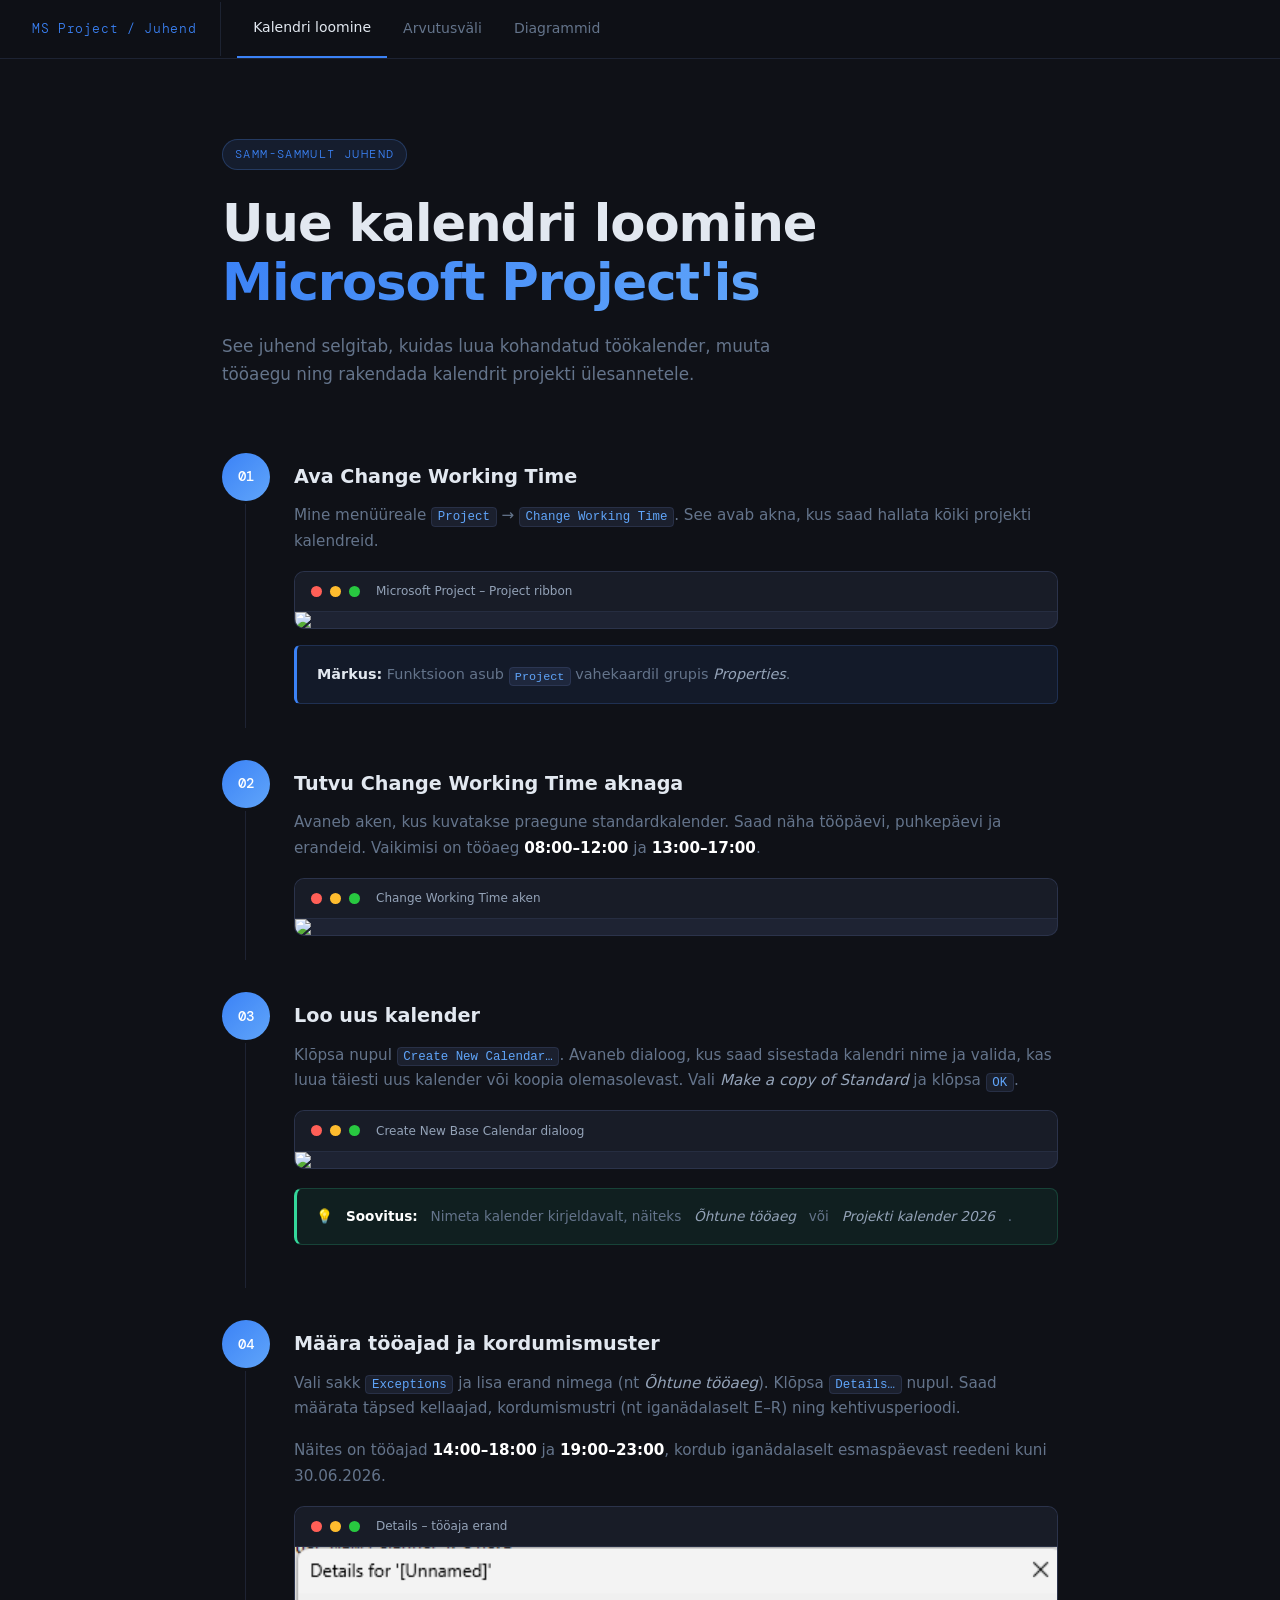
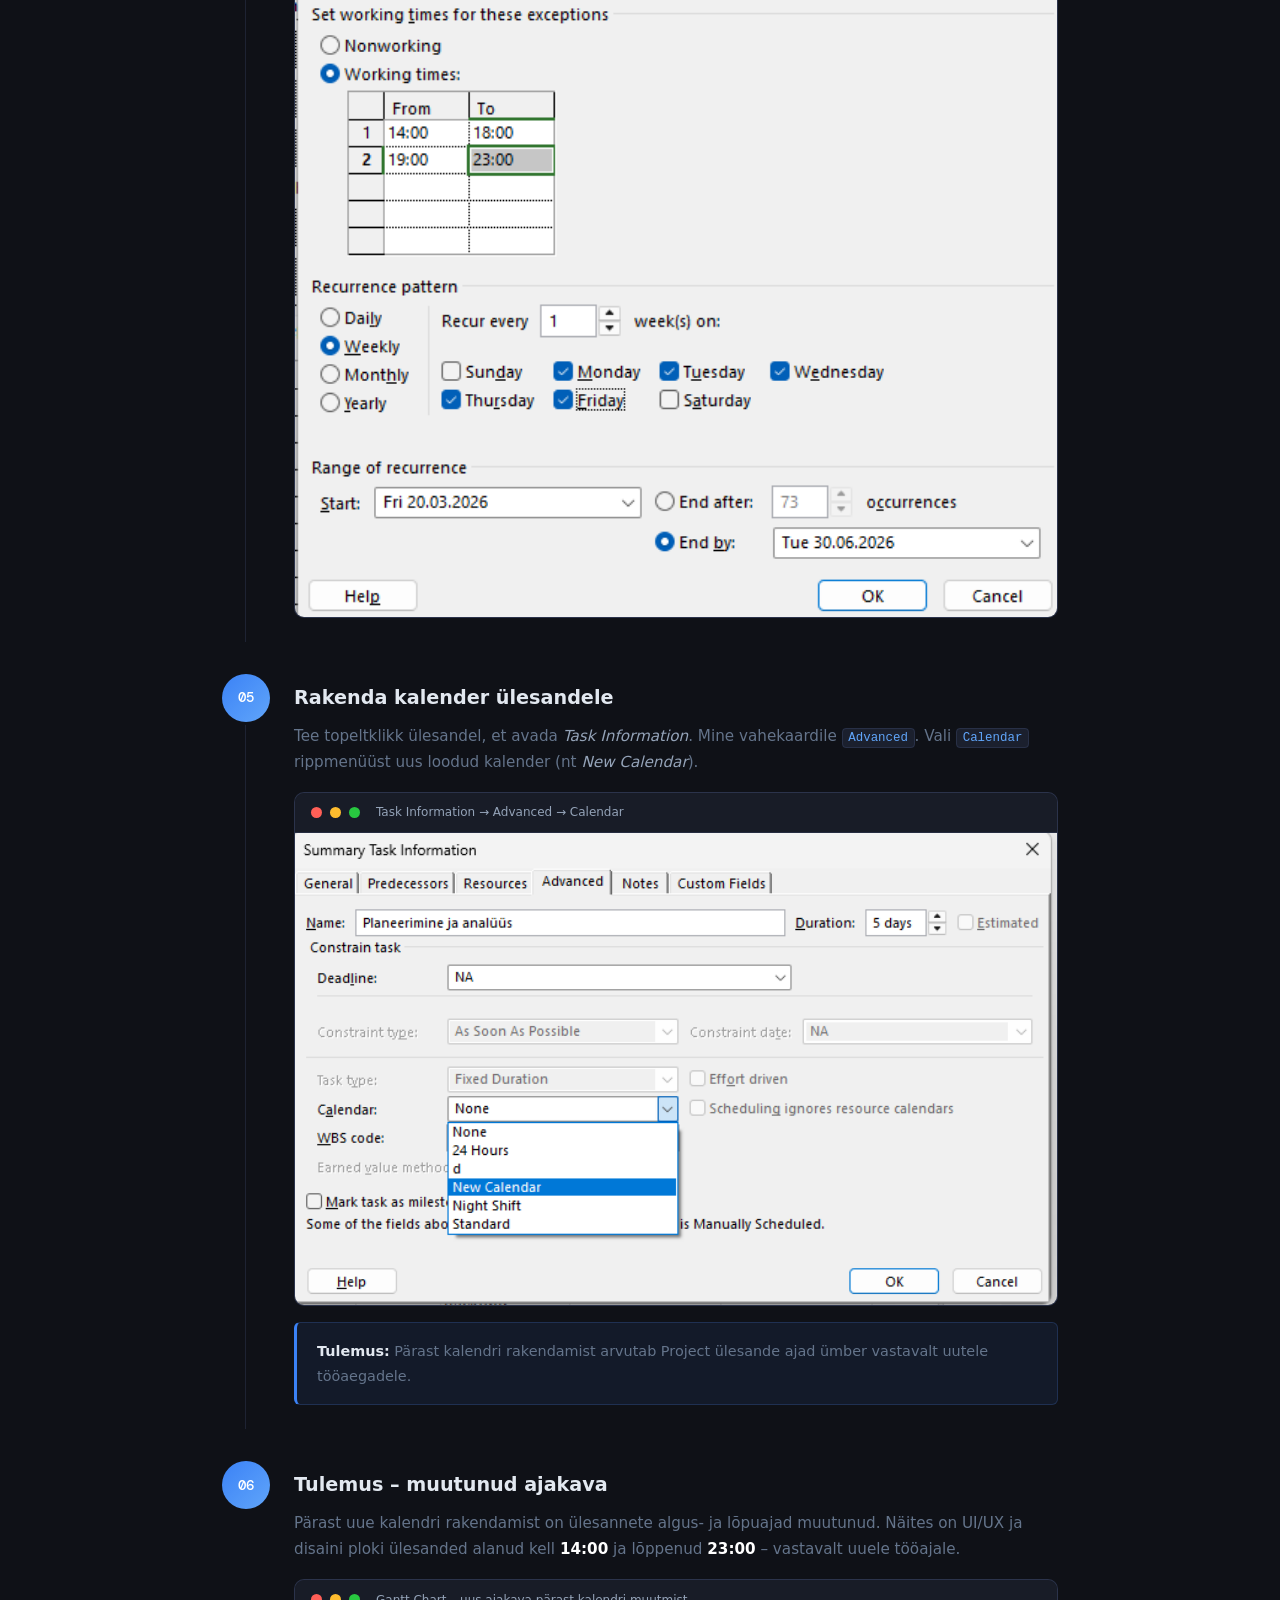
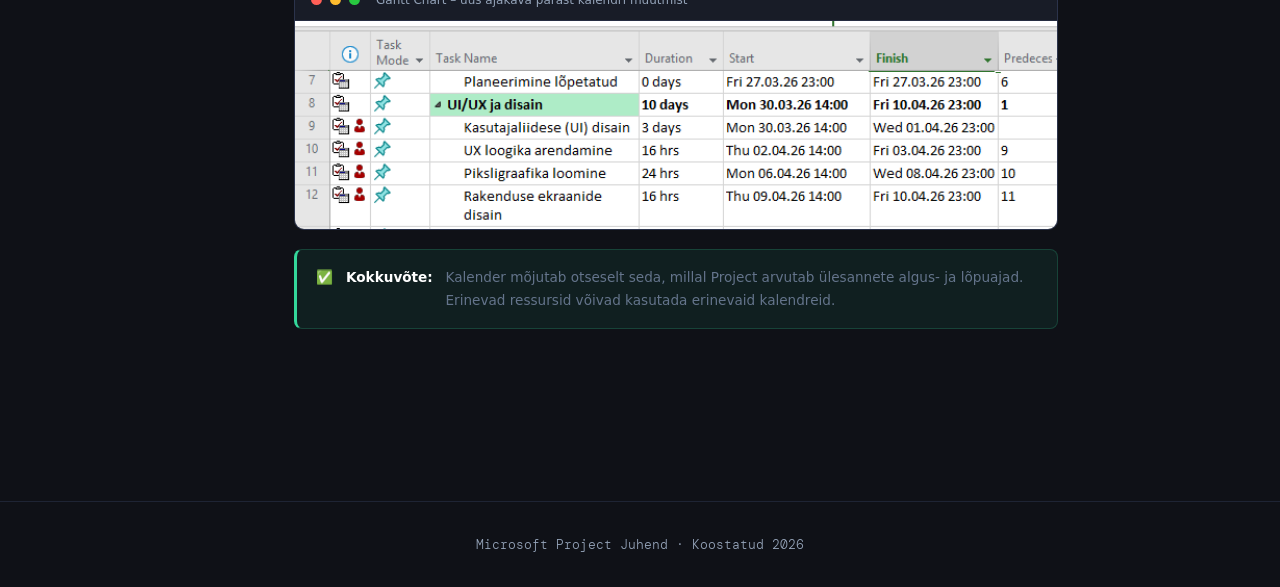
==== index.html @ 74218ad3 "Update index.html" ====
<!DOCTYPE html>
<html lang="et">
<head>
<meta charset="UTF-8">
<meta name="viewport" content="width=device-width, initial-scale=1.0">
<title>Microsoft Project – Kalendri loomine</title>
<link rel="stylesheet" href="style.css" />
</head>
<body>

<nav>
  <div class="nav-logo">MS Project / Juhend</div>
  <a href="index.html" class="active">Kalendri loomine</a>
  <a href="valem.html">Arvutusväli</a>
  <a href="diagramm.html">Diagrammid</a>
</nav>

<div class="hero">
  <div class="hero-tag">Samm-sammult juhend</div>
  <h1>Uue kalendri loomine<br><span>Microsoft Project'is</span></h1>
  <p>See juhend selgitab, kuidas luua kohandatud töökalender, muuta tööaegu ning rakendada kalendrit projekti ülesannetele.</p>
</div>

<div class="content">

  <div class="step">
    <div class="step-num">01</div>
    <div class="step-body">
      <h2>Ava Change Working Time</h2>
      <p>Mine menüüreale <code>Project</code> → <code>Change Working Time</code>. See avab akna, kus saad hallata kõiki projekti kalendreid.</p>
      <div class="screenshot">
        <div class="screenshot-bar"><div class="dot dot-r"></div><div class="dot dot-y"></div><div class="dot dot-g"></div><span style="font-size:0.75rem;color:var(--text-dim);margin-left:0.5rem">Microsoft Project – Project ribbon</span></div>
        <img src="Pildid/Nimetu.png alt="Project menüü – Change Working Time nupp">
      </div>
      <div class="info-box"><strong>Märkus:</strong> Funktsioon asub <code>Project</code> vahekaardil grupis <em>Properties</em>.</div>
    </div>
  </div>

  <div class="step">
    <div class="step-num">02</div>
    <div class="step-body">
      <h2>Tutvu Change Working Time aknaga</h2>
      <p>Avaneb aken, kus kuvatakse praegune standardkalender. Saad näha tööpäevi, puhkepäevi ja erandeid. Vaikimisi on tööaeg <strong>08:00–12:00</strong> ja <strong>13:00–17:00</strong>.</p>
      <div class="screenshot">
        <div class="screenshot-bar"><div class="dot dot-r"></div><div class="dot dot-y"></div><div class="dot dot-g"></div><span style="font-size:0.75rem;color:var(--text-dim);margin-left:0.5rem">Change Working Time aken</span></div>
        <img src="Pildid/Nimetu_1.png alt="Change Working Time aken – standardkalender">
      </div>
    </div>
  </div>

  <div class="step">
    <div class="step-num">03</div>
    <div class="step-body">
      <h2>Loo uus kalender</h2>
      <p>Klõpsa nupul <code>Create New Calendar…</code>. Avaneb dialoog, kus saad sisestada kalendri nime ja valida, kas luua täiesti uus kalender või koopia olemasolevast. Vali <em>Make a copy of Standard</em> ja klõpsa <code>OK</code>.</p>
      <div class="screenshot">
        <div class="screenshot-bar"><div class="dot dot-r"></div><div class="dot dot-y"></div><div class="dot dot-g"></div><span style="font-size:0.75rem;color:var(--text-dim);margin-left:0.5rem">Create New Base Calendar dialoog</span></div>
       <img src="Pildid/Nimetu_2.png alt="Uue kalendri loomise dialoog">
      </div>
      <div class="tip-box">💡 <strong>Soovitus:</strong> Nimeta kalender kirjeldavalt, näiteks <em>Õhtune tööaeg</em> või <em>Projekti kalender 2026</em>.</div>
    </div>
  </div>

  <div class="step">
    <div class="step-num">04</div>
    <div class="step-body">
      <h2>Määra tööajad ja kordumismuster</h2>
      <p>Vali sakk <code>Exceptions</code> ja lisa erand nimega (nt <em>Õhtune tööaeg</em>). Klõpsa <code>Details…</code> nupul. Saad määrata täpsed kellaajad, kordumismustri (nt iganädalaselt E–R) ning kehtivusperioodi.</p>
      <p>Näites on tööajad <strong>14:00–18:00</strong> ja <strong>19:00–23:00</strong>, kordub iganädalaselt esmaspäevast reedeni kuni 30.06.2026.</p>
      <div class="screenshot">
        <div class="screenshot-bar"><div class="dot dot-r"></div><div class="dot dot-y"></div><div class="dot dot-g"></div><span style="font-size:0.75rem;color:var(--text-dim);margin-left:0.5rem">Details – tööaja erand</span></div>
        <img src="Pildid/Nimetu_4.png" alt="Erandite detailide aken – tööajad ja kordumismuster">
      </div>
    </div>
  </div>

  <div class="step">
    <div class="step-num">05</div>
    <div class="step-body">
      <h2>Rakenda kalender ülesandele</h2>
      <p>Tee topeltklikk ülesandel, et avada <em>Task Information</em>. Mine vahekaardile <code>Advanced</code>. Vali <code>Calendar</code> rippmenüüst uus loodud kalender (nt <em>New Calendar</em>).</p>
      <div class="screenshot">
        <div class="screenshot-bar"><div class="dot dot-r"></div><div class="dot dot-y"></div><div class="dot dot-g"></div><span style="font-size:0.75rem;color:var(--text-dim);margin-left:0.5rem">Task Information → Advanced → Calendar</span></div>
        <img src="Pildid/Nimetu_7.png" alt="Task Information – kalendri valik Advanced vahekaardil">
      </div>
      <div class="info-box"><strong>Tulemus:</strong> Pärast kalendri rakendamist arvutab Project ülesande ajad ümber vastavalt uutele tööaegadele.</div>
    </div>
  </div>

  <div class="step">
    <div class="step-num">06</div>
    <div class="step-body">
      <h2>Tulemus – muutunud ajakava</h2>
      <p>Pärast uue kalendri rakendamist on ülesannete algus- ja lõpuajad muutunud. Näites on UI/UX ja disaini ploki ülesanded alanud kell <strong>14:00</strong> ja lõppenud <strong>23:00</strong> – vastavalt uuele tööajale.</p>
      <div class="screenshot">
        <div class="screenshot-bar"><div class="dot dot-r"></div><div class="dot dot-y"></div><div class="dot dot-g"></div><span style="font-size:0.75rem;color:var(--text-dim);margin-left:0.5rem">Gantt Chart – uus ajakava pärast kalendri muutmist</span></div>
        <img src="Pildid/Nimetu_8.png" alt="Gantt chart – ülesanded uue tööajaga">
      </div>
      <div class="tip-box">✅ <strong>Kokkuvõte:</strong> Kalender mõjutab otseselt seda, millal Project arvutab ülesannete algus- ja lõpuajad. Erinevad ressursid võivad kasutada erinevaid kalendreid.</div>
    </div>
  </div>

</div>

<footer>Microsoft Project Juhend · Koostatud 2026</footer>
</body>
</html>
---- style.css ----
@import url('https://fonts.googleapis.com/css2?family=DM+Sans:wght@300;400;500;600;700&family=DM+Mono:wght@400;500&display=swap');

:root {
  --bg: #0f1117;
  --surface: #181c27;
  --surface2: #1e2333;
  --border: #2a2f42;
  --accent: #4f8ef7;
  --accent2: #7c5cfc;
  --success: #34d89b;
  --text: #e8eaf6;
  --text-muted: #8892a4;
  --text-dim: #5a6278;
  --step-bg: #1a1f2e;
}

* { box-sizing: border-box; margin: 0; padding: 0; }

html { scroll-behavior: smooth; }

body {
  font-family: 'DM Sans', sans-serif;
  background: var(--bg);
  color: var(--text);
  min-height: 100vh;
  line-height: 1.65;
}

/* NAV */
nav {
  position: sticky; top: 0; z-index: 100;
  background: rgba(15,17,23,0.92);
  backdrop-filter: blur(12px);
  border-bottom: 1px solid var(--border);
  padding: 0 2rem;
  display: flex; align-items: center; gap: 0;
}

.nav-logo {
  font-family: 'DM Mono', monospace;
  font-size: 0.8rem;
  color: var(--accent);
  padding: 1rem 1.5rem 1rem 0;
  border-right: 1px solid var(--border);
  margin-right: 1rem;
  white-space: nowrap;
  letter-spacing: 0.05em;
}

nav a {
  color: var(--text-muted);
  text-decoration: none;
  font-size: 0.875rem;
  font-weight: 500;
  padding: 1rem 1rem;
  transition: color 0.2s;
  white-space: nowrap;
}

nav a:hover, nav a.active {
  color: var(--text);
}

nav a.active {
  border-bottom: 2px solid var(--accent);
}

/* HERO */
.hero {
  padding: 5rem 2rem 4rem;
  max-width: 900px;
  margin: 0 auto;
}

.hero-tag {
  display: inline-block;
  font-family: 'DM Mono', monospace;
  font-size: 0.72rem;
  letter-spacing: 0.12em;
  text-transform: uppercase;
  color: var(--accent);
  background: rgba(79,142,247,0.1);
  border: 1px solid rgba(79,142,247,0.25);
  padding: 0.3rem 0.75rem;
  border-radius: 2rem;
  margin-bottom: 1.5rem;
}

.hero h1 {
  font-size: clamp(2rem, 5vw, 3.2rem);
  font-weight: 700;
  line-height: 1.15;
  margin-bottom: 1.25rem;
  letter-spacing: -0.02em;
}

.hero h1 span {
  background: linear-gradient(135deg, var(--accent), var(--accent2));
  -webkit-background-clip: text;
  -webkit-text-fill-color: transparent;
  background-clip: text;
}

.hero p {
  font-size: 1.05rem;
  color: var(--text-muted);
  max-width: 620px;
}

/* CONTENT */
.content {
  max-width: 900px;
  margin: 0 auto;
  padding: 0 2rem 6rem;
}

/* STEP CARDS */
.step {
  display: grid;
  grid-template-columns: 3rem 1fr;
  gap: 0 1.5rem;
  margin-bottom: 3.5rem;
  position: relative;
}

.step::after {
  content: '';
  position: absolute;
  left: 1.45rem;
  top: 3.2rem;
  bottom: -1.5rem;
  width: 1px;
  background: var(--border);
}

.step:last-child::after { display: none; }

.step-num {
  width: 3rem; height: 3rem;
  border-radius: 50%;
  background: linear-gradient(135deg, var(--accent), var(--accent2));
  display: flex; align-items: center; justify-content: center;
  font-family: 'DM Mono', monospace;
  font-size: 0.85rem;
  font-weight: 500;
  color: #fff;
  flex-shrink: 0;
  position: relative;
  z-index: 1;
}

.step-body h2 {
  font-size: 1.2rem;
  font-weight: 600;
  margin-bottom: 0.6rem;
  padding-top: 0.5rem;
}

.step-body p {
  color: var(--text-muted);
  font-size: 0.95rem;
  margin-bottom: 1rem;
}

/* SCREENSHOT */
.screenshot {
  border: 1px solid var(--border);
  border-radius: 10px;
  overflow: hidden;
  background: var(--surface2);
  margin-top: 1rem;
}

.screenshot-bar {
  background: var(--surface);
  padding: 0.6rem 1rem;
  display: flex; align-items: center; gap: 0.5rem;
  border-bottom: 1px solid var(--border);
}

.dot { width:10px; height:10px; border-radius:50%; }
.dot-r { background:#ff5f57; }
.dot-y { background:#febc2e; }
.dot-g { background:#28c840; }

.screenshot img {
  width: 100%;
  display: block;
}

/* INFO BOX */
.info-box {
  background: rgba(79,142,247,0.08);
  border: 1px solid rgba(79,142,247,0.2);
  border-left: 3px solid var(--accent);
  border-radius: 6px;
  padding: 1rem 1.25rem;
  margin-top: 1rem;
  font-size: 0.9rem;
  color: var(--text-muted);
}

.info-box strong { color: var(--text); }

/* TIP BOX */
.tip-box {
  background: rgba(52,216,155,0.07);
  border: 1px solid rgba(52,216,155,0.2);
  border-left: 3px solid var(--success);
  border-radius: 6px;
  padding: 1rem 1.25rem;
  margin-top: 1rem;
  font-size: 0.9rem;
  color: var(--text-muted);
}

/* CODE / PATH */
code {
  font-family: 'DM Mono', monospace;
  font-size: 0.82rem;
  background: var(--surface2);
  border: 1px solid var(--border);
  padding: 0.15rem 0.5rem;
  border-radius: 4px;
  color: var(--accent);
}

/* SECTION DIVIDER */
.divider {
  border: none;
  border-top: 1px solid var(--border);
  margin: 3rem 0;
}

/* VIDEO EMBED */
.video-wrap {
  position: relative;
  padding-bottom: 56.25%;
  height: 0;
  overflow: hidden;
  border-radius: 10px;
  border: 1px solid var(--border);
  margin-top: 1rem;
}

.video-wrap iframe {
  position: absolute; top:0; left:0;
  width:100%; height:100%;
  border:none;
}

/* FOOTER */
footer {
  border-top: 1px solid var(--border);
  padding: 2rem;
  text-align: center;
  font-size: 0.8rem;
  color: var(--text-dim);
  font-family: 'DM Mono', monospace;
}/* ============================================================
   Microsoft Project — Kalendri loomise juhend
   style.css
   ============================================================ */

/* ---------- VARIABLES ---------- */
:root {
  --bg:          #0f1117;
  --bg2:         #161922;
  --bg3:         #1c2030;
  --border:      rgba(99, 120, 180, 0.18);
  --accent:      #3b82f6;
  --accent2:     #60a5fa;
  --accent-dim:  rgba(59, 130, 246, 0.12);
  --green:       #22c55e;
  --green-dim:   rgba(34, 197, 94, 0.12);
  --yellow:      #eab308;
  --yellow-dim:  rgba(234, 179, 8, 0.12);
  --red:         #ef4444;
  --text:        #e2e8f0;
  --text-muted:  #64748b;
  --text-dim:    #94a3b8;
  --code-bg:     rgba(99, 120, 180, 0.14);
  --radius:      8px;
  --radius-sm:   4px;
  --max-w:       860px;
  --tr:          0.22s ease;
  --font-sans:   'IBM Plex Sans', system-ui, sans-serif;
  --font-mono:   'IBM Plex Mono', monospace;
}

/* ---------- RESET ---------- */
*, *::before, *::after { box-sizing: border-box; margin: 0; padding: 0; }
html { scroll-behavior: smooth; }
body {
  background: var(--bg);
  color: var(--text);
  font-family: var(--font-sans);
  font-weight: 300;
  line-height: 1.7;
  font-size: 15px;
}
a { color: var(--accent2); text-decoration: none; transition: color var(--tr); }
a:hover { color: #fff; }
code {
  font-family: var(--font-mono);
  font-size: 0.82em;
  background: var(--code-bg);
  padding: 0.15em 0.45em;
  border-radius: var(--radius-sm);
  color: var(--accent2);
}
strong { font-weight: 600; color: #fff; }
em { font-style: italic; color: var(--text-dim); }
p { margin-bottom: 0.9rem; }
p:last-child { margin-bottom: 0; }

/* ---------- HEADER ---------- */
.site-header {
  position: relative;
  overflow: hidden;
  padding: 5rem 2rem 4rem;
  background: var(--bg2);
  border-bottom: 1px solid var(--border);
  text-align: center;
}

.header-grid-bg {
  position: absolute;
  inset: 0;
  background-image:
    linear-gradient(var(--border) 1px, transparent 1px),
    linear-gradient(90deg, var(--border) 1px, transparent 1px);
  background-size: 40px 40px;
  pointer-events: none;
  mask-image: radial-gradient(ellipse 80% 60% at 50% 50%, black 30%, transparent 80%);
}

.header-inner { position: relative; z-index: 1; max-width: var(--max-w); margin: 0 auto; }

.header-badge {
  display: inline-block;
  font-family: var(--font-mono);
  font-size: 0.72rem;
  letter-spacing: 0.12em;
  text-transform: uppercase;
  color: var(--accent2);
  background: var(--accent-dim);
  border: 1px solid rgba(59, 130, 246, 0.3);
  padding: 0.3rem 0.9rem;
  border-radius: 100px;
  margin-bottom: 1.4rem;
}

.site-title {
  font-size: clamp(2rem, 5vw, 3.2rem);
  font-weight: 300;
  line-height: 1.15;
  letter-spacing: -0.02em;
  color: #fff;
  margin-bottom: 1rem;
}
.site-title span { color: var(--accent2); }

.site-desc {
  font-size: 1rem;
  color: var(--text-dim);
  max-width: 560px;
  margin: 0 auto 1.8rem;
  line-height: 1.6;
}

.header-meta {
  display: flex;
  justify-content: center;
  gap: 1.5rem;
  flex-wrap: wrap;
  font-family: var(--font-mono);
  font-size: 0.75rem;
  color: var(--text-muted);
}

/* ---------- TOC ---------- */
.toc {
  background: var(--bg3);
  border-bottom: 1px solid var(--border);
  padding: 1rem 2rem;
  position: sticky;
  top: 0;
  z-index: 50;
}
.toc-inner {
  max-width: var(--max-w);
  margin: 0 auto;
  display: flex;
  align-items: center;
  gap: 1.5rem;
  flex-wrap: wrap;
}
.toc-label {
  font-family: var(--font-mono);
  font-size: 0.7rem;
  text-transform: uppercase;
  letter-spacing: 0.1em;
  color: var(--text-muted);
  white-space: nowrap;
}
.toc-list {
  list-style: none;
  display: flex;
  gap: 1.5rem;
  flex-wrap: wrap;
  counter-reset: toc;
}
.toc-list li { counter-increment: toc; }
.toc-list a {
  font-size: 0.78rem;
  color: var(--text-dim);
}
.toc-list a::before {
  content: counter(toc) ". ";
  color: var(--text-muted);
  font-family: var(--font-mono);
  font-size: 0.7em;
}
.toc-list a:hover { color: var(--accent2); }

/* ---------- SECTIONS ---------- */
.section { padding: 4rem 2rem; }
.section--alt { background: var(--bg2); }
.section-inner { max-width: var(--max-w); margin: 0 auto; }

.step-badge {
  display: inline-block;
  font-family: var(--font-mono);
  font-size: 0.68rem;
  text-transform: uppercase;
  letter-spacing: 0.15em;
  color: var(--accent);
  background: var(--accent-dim);
  border: 1px solid rgba(59, 130, 246, 0.25);
  padding: 0.2rem 0.7rem;
  border-radius: 100px;
  margin-bottom: 0.75rem;
}

.section-title {
  font-size: clamp(1.5rem, 3.5vw, 2.1rem);
  font-weight: 300;
  color: #fff;
  letter-spacing: -0.02em;
  margin-bottom: 1.2rem;
  line-height: 1.2;
}

/* ---------- INFO CARDS ---------- */
.info-grid {
  display: grid;
  grid-template-columns: repeat(auto-fit, minmax(220px, 1fr));
  gap: 1rem;
  margin: 1.5rem 0;
}
.info-card {
  background: var(--bg3);
  border: 1px solid var(--border);
  border-radius: var(--radius);
  padding: 1.4rem;
  transition: border-color var(--tr);
}
.info-card:hover { border-color: rgba(99, 120, 180, 0.4); }
.info-card__icon { font-size: 1.6rem; margin-bottom: 0.6rem; }
.info-card h3 {
  font-size: 0.95rem;
  font-weight: 600;
  color: #fff;
  margin-bottom: 0.4rem;
}
.info-card p { font-size: 0.83rem; color: var(--text-dim); margin: 0; }

/* ---------- TIP BOXES ---------- */
.tip-box {
  display: flex;
  gap: 0.8rem;
  padding: 1rem 1.2rem;
  border-radius: var(--radius);
  margin: 1.2rem 0;
  font-size: 0.85rem;
  align-items: flex-start;
}
.tip-icon { font-size: 1rem; flex-shrink: 0; margin-top: 0.1rem; }
.tip-box--blue  { background: var(--accent-dim); border: 1px solid rgba(59,130,246,.25); }
.tip-box--green { background: var(--green-dim);  border: 1px solid rgba(34,197,94,.25); }
.tip-box--yellow{ background: var(--yellow-dim); border: 1px solid rgba(234,179,8,.25); color: #fef08a; }
.tip-box--inline {
  background: var(--yellow-dim);
  border: 1px solid rgba(234,179,8,.25);
  border-radius: var(--radius-sm);
  padding: 0.5rem 0.8rem;
  font-size: 0.8rem;
  color: #fef08a;
  margin-top: 0.8rem;
}

/* ---------- SCREENSHOT MOCK ---------- */
.screenshot-wrap {
  margin: 1.8rem 0;
  border: 1px solid var(--border);
  border-radius: var(--radius);
  overflow: hidden;
  box-shadow: 0 8px 32px rgba(0,0,0,0.4);
}
.screenshot-toolbar {
  display: flex;
  align-items: center;
  gap: 0.5rem;
  background: #252933;
  padding: 0.55rem 0.9rem;
  border-bottom: 1px solid var(--border);
}
.dot {
  width: 11px; height: 11px;
  border-radius: 50%; flex-shrink: 0;
}
.dot--red    { background: #ef4444; }
.dot--yellow { background: #eab308; }
.dot--green  { background: #22c55e; }
.toolbar-title {
  font-family: var(--font-mono);
  font-size: 0.72rem;
  color: var(--text-muted);
  margin-left: 0.4rem;
}
.screenshot-body {
  background: #1e2235;
  padding: 1rem;
  overflow-x: auto;
}
.screenshot-body--pad { padding: 1.5rem; }
.screenshot-caption {
  background: var(--bg3);
  border-top: 1px solid var(--border);
  padding: 0.6rem 1rem;
  font-size: 0.78rem;
  color: var(--text-muted);
}

/* --- Ribbon --- */
.mock-ribbon {
  display: flex;
  align-items: center;
  gap: 0.3rem;
  background: #1a1f30;
  padding: 0.5rem 0.6rem;
  border-radius: var(--radius-sm);
  margin-bottom: 0.75rem;
  flex-wrap: wrap;
}
.ribbon-tab {
  font-family: var(--font-mono);
  font-size: 0.72rem;
  padding: 0.25rem 0.7rem;
  border-radius: var(--radius-sm);
  color: var(--text-muted);
  cursor: default;
}
.ribbon-tab--active {
  background: var(--accent-dim);
  color: var(--accent2);
  border: 1px solid rgba(59,130,246,0.3);
}
.ribbon-btns { display: flex; gap: 0.4rem; margin-left: auto; flex-wrap: wrap; }
.ribbon-btn {
  font-family: var(--font-mono);
  font-size: 0.7rem;
  background: #252a3d;
  border: 1px solid var(--border);
  color: var(--text-dim);
  padding: 0.3rem 0.7rem;
  border-radius: var(--radius-sm);
  cursor: default;
}
.ribbon-btn--highlight {
  background: var(--accent-dim);
  border-color: rgba(59,130,246,0.4);
  color: var(--accent2);
  font-weight: 500;
}

/* --- Mock Dialog --- */
.mock-dialog {
  background: #1a1f30;
  border: 1px solid var(--border);
  border-radius: var(--radius);
  padding: 1rem;
}
.mock-dialog--sm  { max-width: 380px; margin: 0 auto; }
.mock-dialog--md  { max-width: 480px; margin: 0 auto; }
.dialog-titlebar {
  font-family: var(--font-mono);
  font-size: 0.78rem;
  color: var(--accent2);
  font-weight: 500;
  padding-bottom: 0.6rem;
  border-bottom: 1px solid var(--border);
  margin-bottom: 0.8rem;
}
.dialog-row {
  display: flex;
  align-items: center;
  gap: 0.6rem;
  flex-wrap: wrap;
  font-size: 0.8rem;
  color: var(--text-dim);
  margin-bottom: 0.6rem;
}
.dialog-radios {
  display: flex;
  flex-direction: column;
  gap: 0.5rem;
  font-size: 0.82rem;
  color: var(--text-dim);
  margin-bottom: 0.8rem;
}
.dialog-radios label { display: flex; align-items: center; gap: 0.4rem; cursor: default; }
.dialog-namefield {
  display: flex;
  align-items: center;
  gap: 0.6rem;
  font-size: 0.82rem;
  color: var(--text-dim);
  margin-bottom: 0.8rem;
}
.dialog-btns {
  display: flex;
  gap: 0.5rem;
  justify-content: flex-end;
  margin-top: 0.6rem;
}
.dialog-btns--spread {
  display: flex;
  justify-content: space-between;
  align-items: center;
  gap: 0.5rem;
  margin-top: 0.8rem;
}
.dialog-btns--spread > div { display: flex; gap: 0.4rem; }
.dialog-tabs {
  display: flex;
  gap: 0.3rem;
  margin-bottom: 0.6rem;
  border-bottom: 1px solid var(--border);
  padding-bottom: 0.4rem;
}
.dtab {
  font-family: var(--font-mono);
  font-size: 0.72rem;
  padding: 0.25rem 0.7rem;
  border-radius: var(--radius-sm) var(--radius-sm) 0 0;
  color: var(--text-muted);
  cursor: default;
}
.dtab--active {
  background: var(--accent-dim);
  color: var(--accent2);
  border: 1px solid rgba(59,130,246,.25);
}
.exc-btns { display: flex; gap: 0.4rem; margin-top: 0.4rem; }

/* --- Project Info Grid --- */
.proj-info-grid {
  display: grid;
  grid-template-columns: auto 1fr;
  gap: 0.5rem 0.8rem;
  align-items: center;
  font-size: 0.82rem;
}
.proj-info-grid label { color: var(--text-muted); white-space: nowrap; font-size: 0.78rem; }
.label--hl { color: var(--yellow) !important; font-weight: 500; }
.mock-select--hl {
  border-color: rgba(234,179,8,.4) !important;
  background: rgba(234,179,8,.07) !important;
  color: #fef08a !important;
}

/* --- Shared form elements --- */
.mock-btn {
  font-family: var(--font-mono);
  font-size: 0.72rem;
  background: #252a3d;
  border: 1px solid var(--border);
  color: var(--text-dim);
  padding: 0.3rem 0.8rem;
  border-radius: var(--radius-sm);
  cursor: default;
}
.mock-btn--primary {
  background: var(--accent-dim);
  border-color: rgba(59,130,246,.4);
  color: var(--accent2);
}
.mock-btn--highlight {
  background: var(--accent-dim);
  border-color: rgba(59,130,246,.4);
  color: var(--accent2);
  font-weight: 500;
  white-space: nowrap;
}
.mock-select {
  font-family: var(--font-mono);
  font-size: 0.75rem;
  background: #252a3d;
  border: 1px solid var(--border);
  color: var(--text);
  padding: 0.25rem 0.5rem;
  border-radius: var(--radius-sm);
  cursor: default;
  appearance: none;
}
.mock-select--inline { padding: 0.1rem 0.3rem; font-size: 0.7rem; }
.mock-input {
  font-family: var(--font-mono);
  font-size: 0.75rem;
  background: #252a3d;
  border: 1px solid var(--border);
  color: var(--text);
  padding: 0.25rem 0.6rem;
  border-radius: var(--radius-sm);
  width: 100%;
  outline: none;
}
.mock-input--highlight {
  border-color: rgba(59,130,246,.4);
  background: var(--accent-dim);
  color: var(--accent2);
}

/* --- Calendar mock --- */
.mock-cal {
  background: #252a3d;
  border: 1px solid var(--border);
  border-radius: var(--radius-sm);
  padding: 0.6rem;
  margin-top: 0.6rem;
  max-width: 320px;
}
.mock-cal__header {
  display: flex;
  justify-content: space-between;
  font-family: var(--font-mono);
  font-size: 0.72rem;
  color: var(--text-dim);
  margin-bottom: 0.5rem;
  padding: 0 0.2rem;
}
.mock-cal__grid {
  display: grid;
  grid-template-columns: repeat(7, 1fr);
  gap: 2px;
}
.cal-dn {
  font-family: var(--font-mono);
  font-size: 0.62rem;
  text-align: center;
  color: var(--text-muted);
  padding: 0.15rem 0;
}
.cal-dn--we { color: #475569; }
.cal-d {
  font-family: var(--font-mono);
  font-size: 0.68rem;
  text-align: center;
  padding: 0.2rem 0.1rem;
  border-radius: 3px;
  color: var(--text-dim);
}
.cal-d--we  { color: #475569; background: rgba(71,85,105,.15); }
.cal-d--hol { background: rgba(59,130,246,.2); color: var(--accent2); font-weight: 500; }
.cal-legend {
  display: flex;
  gap: 1rem;
  margin-top: 0.5rem;
  font-size: 0.65rem;
  color: var(--text-muted);
}
.leg-dot {
  display: inline-block;
  width: 8px; height: 8px;
  border-radius: 2px;
  margin-right: 3px;
  vertical-align: middle;
}
.leg-dot--hol { background: rgba(59,130,246,.5); }
.leg-dot--we  { background: rgba(71,85,105,.5); }

/* --- Tables --- */
.mock-table {
  width: 100%;
  border-collapse: collapse;
  font-family: var(--font-mono);
  font-size: 0.75rem;
  margin-bottom: 0.2rem;
}
.mock-table--full { width: 100%; }
.mock-table--sm   { max-width: 200px; }
.mock-table th {
  text-align: left;
  padding: 0.3rem 0.5rem;
  background: rgba(99,120,180,.1);
  color: var(--text-muted);
  border: 1px solid var(--border);
}
.mock-table td {
  padding: 0.3rem 0.5rem;
  border: 1px solid var(--border);
  color: var(--text-dim);
}
.tr--selected { background: var(--accent-dim); color: var(--accent2) !important; }
.tr--selected td { color: var(--accent2); }
.tr--holiday td { color: var(--text-dim); }
.tr--hl td { background: rgba(234,179,8,.08); color: #fef08a; }

/* --- Working times panel --- */
.wt-panel {
  background: #252a3d;
  border: 1px solid var(--border);
  border-radius: var(--radius-sm);
  padding: 0.7rem;
  margin-top: 0.5rem;
}
.wt-title { font-family: var(--font-mono); font-size: 0.7rem; color: var(--text-muted); margin-bottom: 0.5rem; }
.wt-days { display: flex; flex-direction: column; gap: 0.25rem; margin-bottom: 0.6rem; }
.wt-day {
  display: flex;
  align-items: center;
  gap: 0.5rem;
  font-size: 0.78rem;
  color: var(--text-dim);
}
.wt-day--hl  { background: rgba(234,179,8,.07); border-radius: 3px; padding: 0 0.3rem; }
.wt-day--we  { color: #475569; }
.wt-day em   { color: var(--yellow); font-style: normal; font-size: 0.72rem; }

/* ---------- STEPS LIST ---------- */
.steps-list {
  list-style: none;
  display: flex;
  flex-direction: column;
  gap: 0.75rem;
  margin: 1.5rem 0;
}
.steps-list li {
  display: flex;
  gap: 1rem;
  align-items: flex-start;
  background: var(--bg3);
  border: 1px solid var(--border);
  border-radius: var(--radius);
  padding: 0.8rem 1rem;
  font-size: 0.87rem;
  transition: border-color var(--tr);
}
.steps-list li:hover { border-color: rgba(99,120,180,.4); }
.steps-num {
  flex-shrink: 0;
  width: 24px; height: 24px;
  background: var(--accent-dim);
  border: 1px solid rgba(59,130,246,.3);
  color: var(--accent2);
  border-radius: 50%;
  font-family: var(--font-mono);
  font-size: 0.7rem;
  font-weight: 500;
  display: flex;
  align-items: center;
  justify-content: center;
}

/* ---------- HOLIDAYS ---------- */
.holidays-block {
  margin-top: 2rem;
  background: var(--bg3);
  border: 1px solid var(--border);
  border-radius: var(--radius);
  padding: 1.2rem 1.4rem;
}
.holidays-block h3 {
  font-size: 0.85rem;
  font-weight: 600;
  color: var(--text-dim);
  margin-bottom: 0.8rem;
  text-transform: uppercase;
  letter-spacing: 0.08em;
  font-family: var(--font-mono);
}
.holidays-grid {
  display: flex;
  flex-wrap: wrap;
  gap: 0.5rem;
}
.hchip {
  background: var(--accent-dim);
  border: 1px solid rgba(59,130,246,.2);
  color: var(--text-dim);
  font-size: 0.78rem;
  padding: 0.25rem 0.7rem;
  border-radius: 100px;
  font-family: var(--font-mono);
}

/* ---------- IMPACT CARDS ---------- */
.impact-grid {
  display: grid;
  grid-template-columns: repeat(auto-fit, minmax(200px, 1fr));
  gap: 1rem;
  margin: 1.5rem 0;
}
.impact-card {
  background: var(--bg3);
  border: 1px solid var(--border);
  border-radius: var(--radius);
  padding: 1.2rem;
  transition: border-color var(--tr);
}
.impact-card:hover { border-color: rgba(99,120,180,.4); }
.impact-icon { font-size: 1.4rem; margin-bottom: 0.5rem; display: block; }
.impact-card h3 {
  font-size: 0.9rem;
  font-weight: 600;
  color: #fff;
  margin-bottom: 0.4rem;
}
.impact-card p { font-size: 0.82rem; color: var(--text-dim); margin: 0; }

/* Gantt demo */
.gantt-demo { margin-top: 0.8rem; display: flex; flex-direction: column; gap: 0.4rem; }
.gantt-row { display: flex; align-items: center; gap: 0.5rem; }
.gantt-label { font-family: var(--font-mono); font-size: 0.68rem; color: var(--text-muted); width: 65px; flex-shrink: 0; }
.gantt-bar  { flex: 1; background: rgba(99,120,180,.1); border-radius: 3px; height: 22px; overflow: hidden; }
.gantt-fill {
  height: 100%;
  width: 75%;
  background: var(--accent-dim);
  border: 1px solid rgba(59,130,246,.3);
  color: var(--accent2);
  font-family: var(--font-mono);
  font-size: 0.65rem;
  display: flex;
  align-items: center;
  padding: 0 0.4rem;
  white-space: nowrap;
}
.gantt-fill--shift {
  width: 92%;
  background: rgba(234,179,8,.12);
  border-color: rgba(234,179,8,.3);
  color: #fef08a;
}

/* ---------- SUMMARY ---------- */
.summary-box {
  background: var(--bg3);
  border: 1px solid rgba(34,197,94,.25);
  border-radius: var(--radius);
  padding: 1.4rem 1.6rem;
  margin-top: 2rem;
}
.summary-box h3 {
  font-size: 1rem;
  font-weight: 600;
  color: var(--green);
  margin-bottom: 1rem;
}
.summary-list {
  list-style: none;
  display: flex;
  flex-direction: column;
  gap: 0.5rem;
}
.summary-list li {
  font-size: 0.87rem;
  color: var(--text-dim);
  padding-left: 1.2rem;
  position: relative;
}
.summary-list li::before {
  content: '›';
  position: absolute;
  left: 0;
  color: var(--green);
  font-weight: 600;
}

/* ---------- FOOTER ---------- */
.site-footer {
  background: var(--bg2);
  border-top: 1px solid var(--border);
  padding: 2rem;
}
.footer-inner {
  max-width: var(--max-w);
  margin: 0 auto;
  display: flex;
  justify-content: space-between;
  align-items: flex-start;
  gap: 2rem;
  flex-wrap: wrap;
}
.footer-logo {
  display: block;
  font-family: var(--font-mono);
  font-size: 0.8rem;
  color: var(--accent2);
  margin-bottom: 0.4rem;
}
.footer-inner p { font-size: 0.78rem; color: var(--text-muted); margin: 0; }
.footer-right {
  display: flex;
  flex-direction: column;
  align-items: flex-end;
  gap: 0.3rem;
}
.footer-link {
  font-family: var(--font-mono);
  font-size: 0.8rem;
  color: var(--accent2);
}
.footer-right span { font-size: 0.72rem; color: var(--text-muted); }

/* ---------- RESPONSIVE ---------- */
@media (max-width: 600px) {
  .toc { display: none; }
  .section { padding: 2.5rem 1rem; }
  .info-grid { grid-template-columns: 1fr; }
  .proj-info-grid { grid-template-columns: 1fr; }
  .proj-info-grid label { font-size: 0.68rem; color: var(--text-muted); }
  .impact-grid { grid-template-columns: 1fr; }
}

/* ---------- SCROLLBAR ---------- */
::-webkit-scrollbar { width: 6px; height: 6px; }
::-webkit-scrollbar-track { background: var(--bg); }
::-webkit-scrollbar-thumb { background: #2d3348; border-radius: 3px; }
::-webkit-scrollbar-thumb:hover { background: #3d4460; }
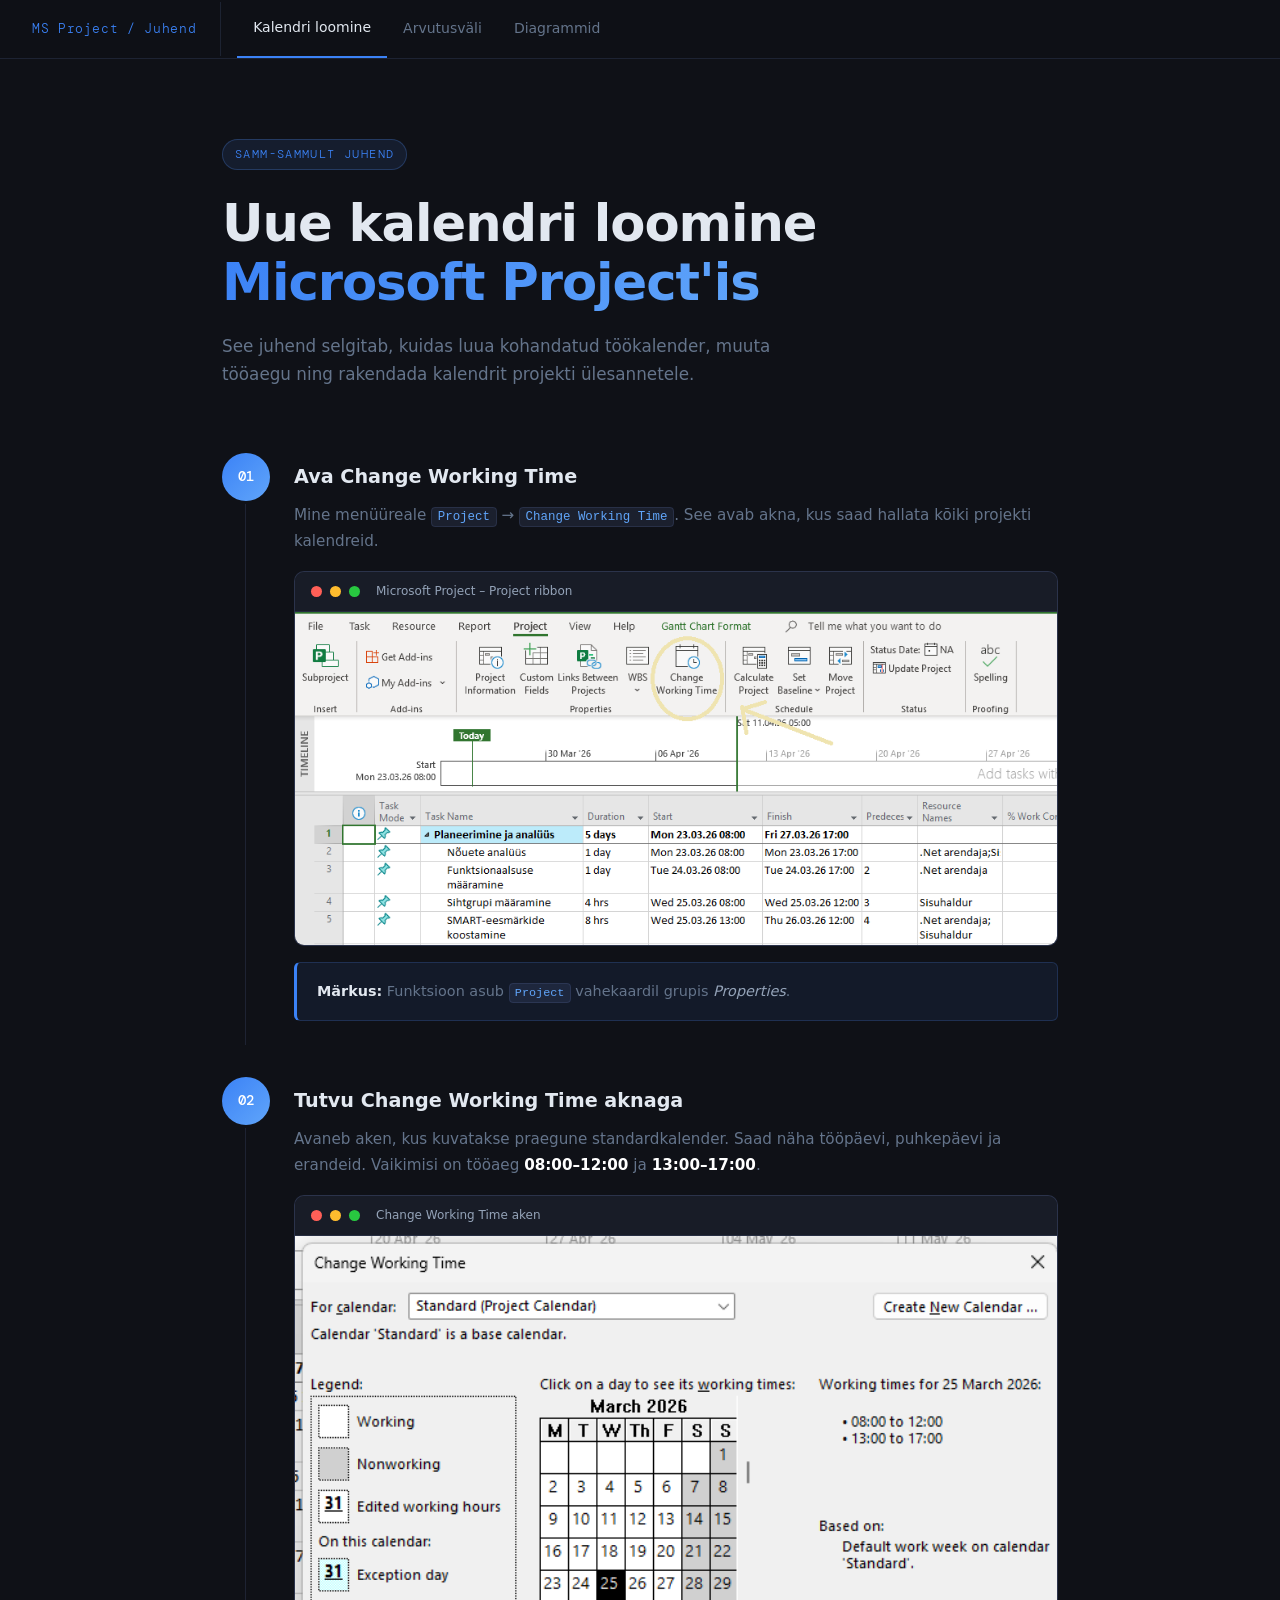
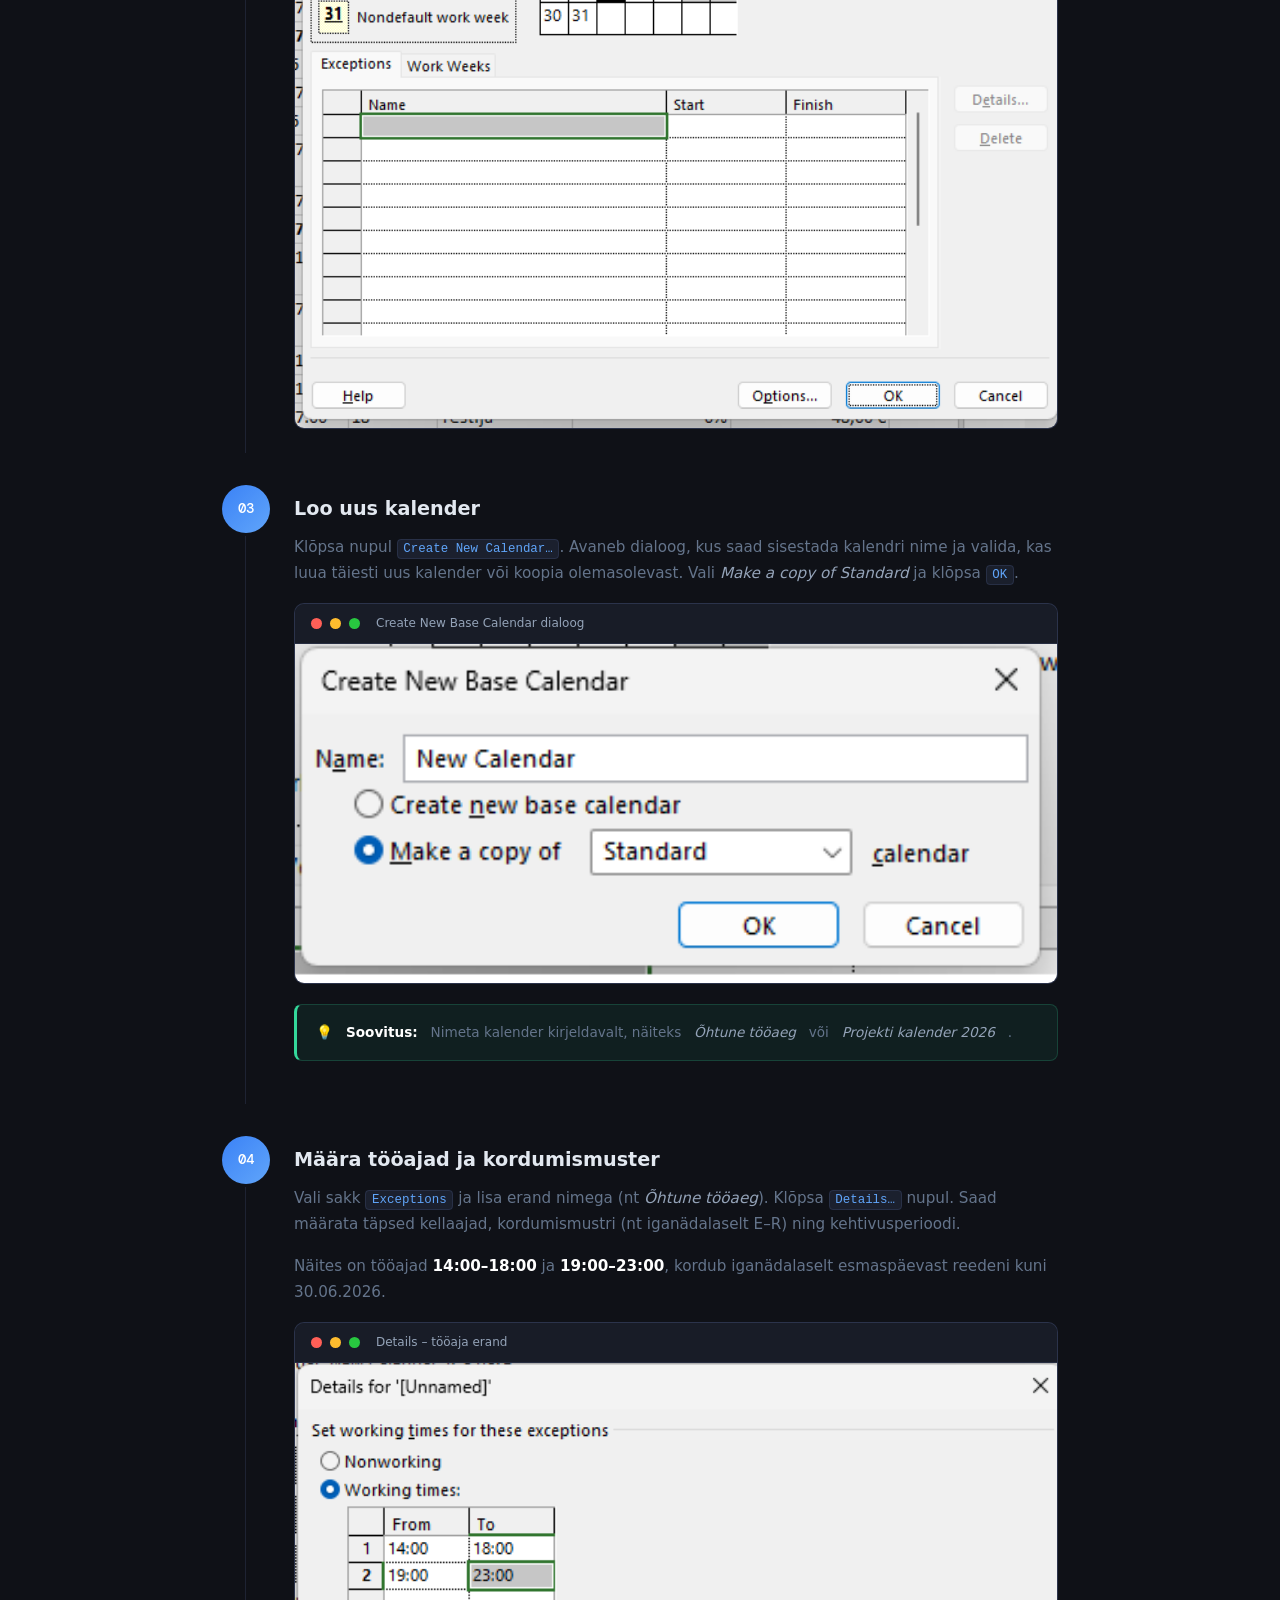
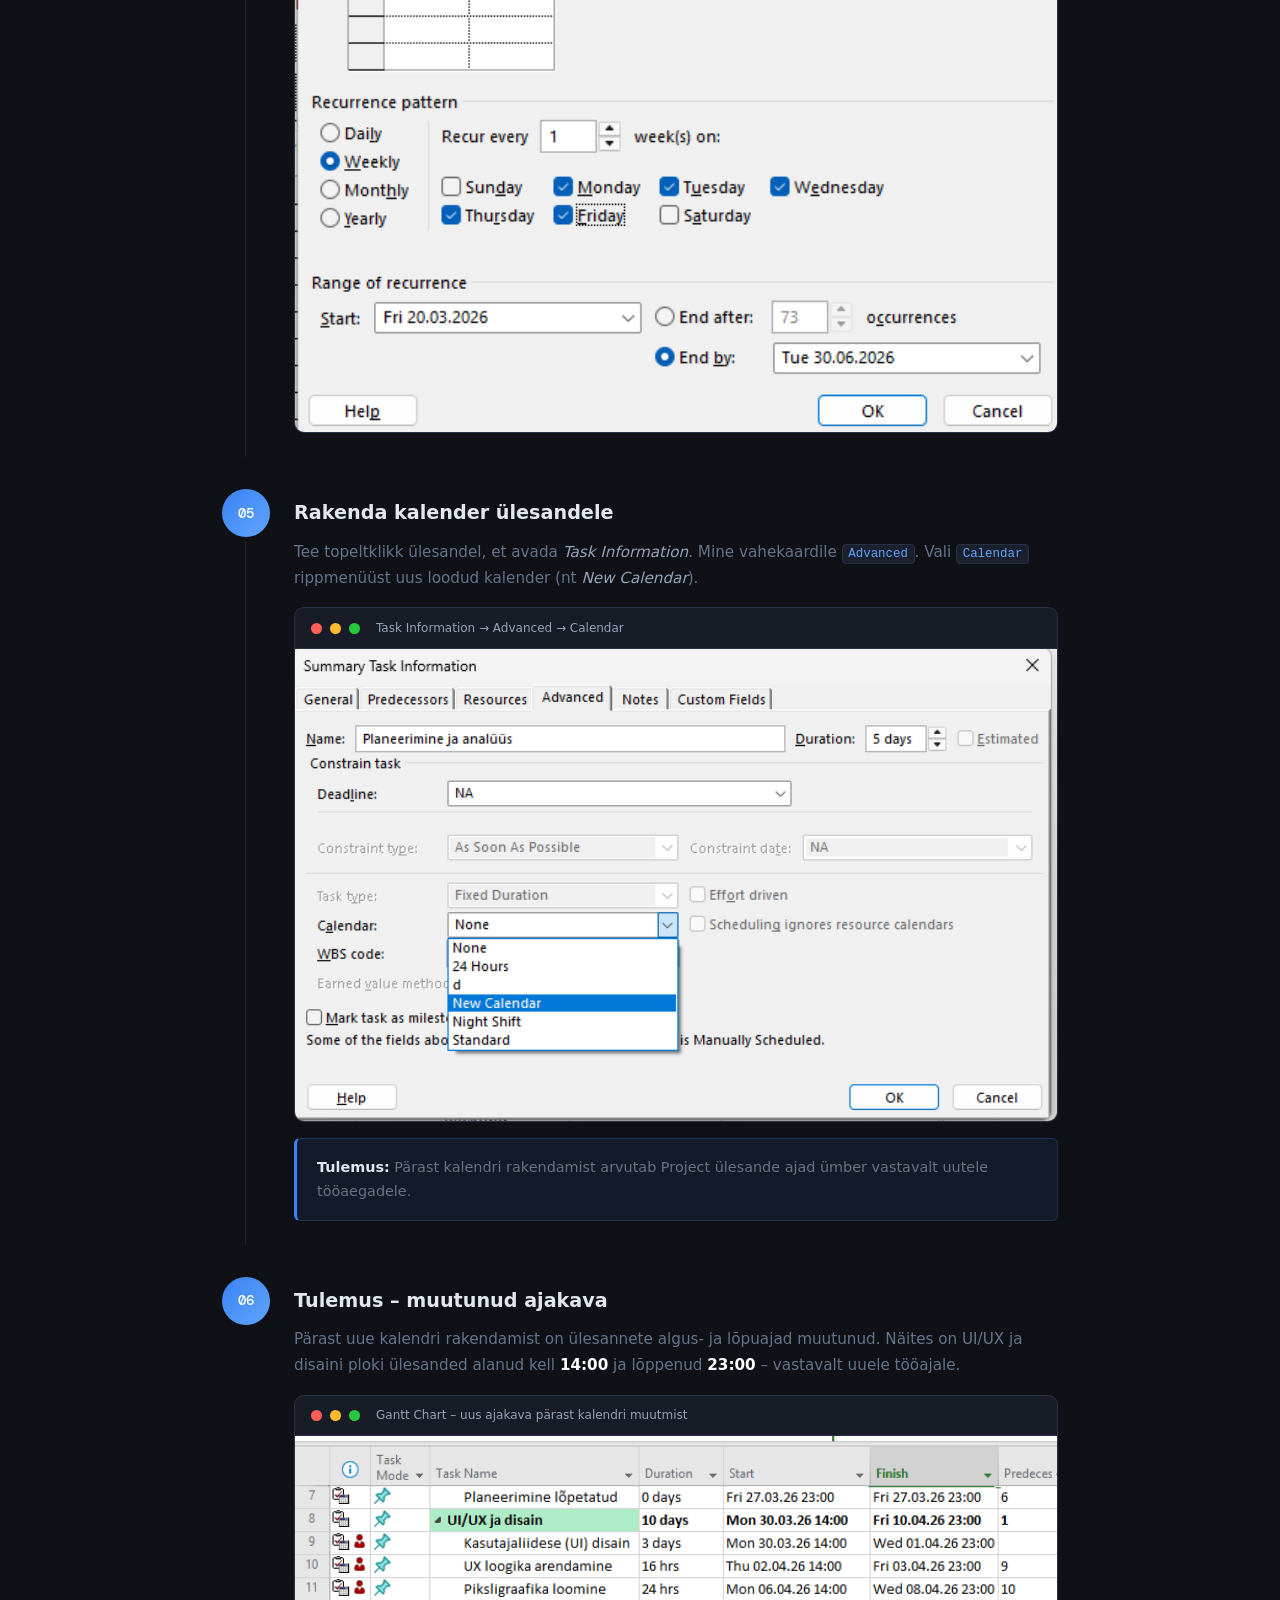
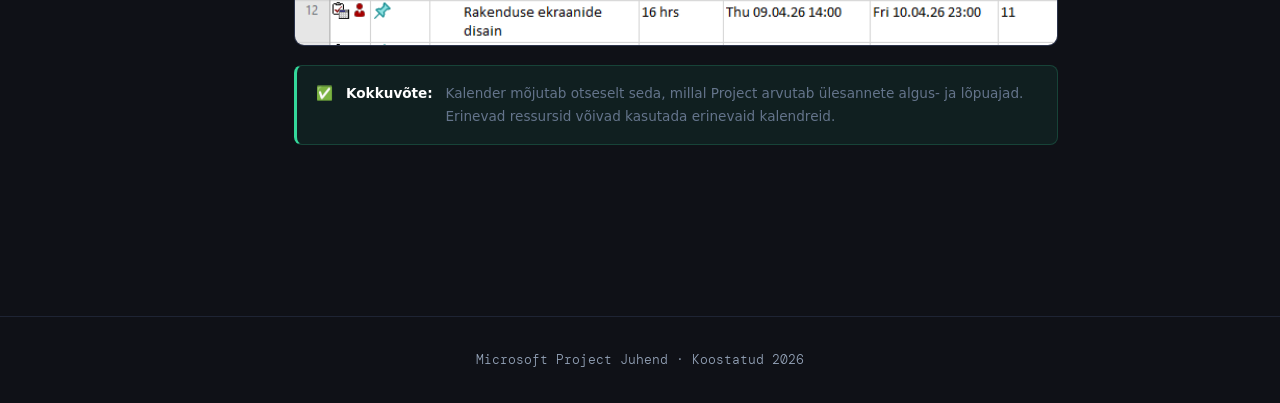
==== commit 940e59f4: "Update index.html" ====
--- a/index.html
+++ b/index.html
@@ -30,7 +30,7 @@
       <p>Mine menüüreale <code>Project</code> → <code>Change Working Time</code>. See avab akna, kus saad hallata kõiki projekti kalendreid.</p>
       <div class="screenshot">
         <div class="screenshot-bar"><div class="dot dot-r"></div><div class="dot dot-y"></div><div class="dot dot-g"></div><span style="font-size:0.75rem;color:var(--text-dim);margin-left:0.5rem">Microsoft Project – Project ribbon</span></div>
-        <img src="Pildid/Nimetu.png alt="Project menüü – Change Working Time nupp">
+        <img src="Pildid/Nimetu.png" alt="Project menüü – Change Working Time nupp">
       </div>
       <div class="info-box"><strong>Märkus:</strong> Funktsioon asub <code>Project</code> vahekaardil grupis <em>Properties</em>.</div>
     </div>
@@ -43,7 +43,7 @@
       <p>Avaneb aken, kus kuvatakse praegune standardkalender. Saad näha tööpäevi, puhkepäevi ja erandeid. Vaikimisi on tööaeg <strong>08:00–12:00</strong> ja <strong>13:00–17:00</strong>.</p>
       <div class="screenshot">
         <div class="screenshot-bar"><div class="dot dot-r"></div><div class="dot dot-y"></div><div class="dot dot-g"></div><span style="font-size:0.75rem;color:var(--text-dim);margin-left:0.5rem">Change Working Time aken</span></div>
-        <img src="Pildid/Nimetu_1.png alt="Change Working Time aken – standardkalender">
+        <img src="Pildid/Nimetu_1.png" alt="Change Working Time aken – standardkalender">
       </div>
     </div>
   </div>
@@ -55,7 +55,7 @@
       <p>Klõpsa nupul <code>Create New Calendar…</code>. Avaneb dialoog, kus saad sisestada kalendri nime ja valida, kas luua täiesti uus kalender või koopia olemasolevast. Vali <em>Make a copy of Standard</em> ja klõpsa <code>OK</code>.</p>
       <div class="screenshot">
         <div class="screenshot-bar"><div class="dot dot-r"></div><div class="dot dot-y"></div><div class="dot dot-g"></div><span style="font-size:0.75rem;color:var(--text-dim);margin-left:0.5rem">Create New Base Calendar dialoog</span></div>
-       <img src="Pildid/Nimetu_2.png alt="Uue kalendri loomise dialoog">
+       <img src="Pildid/Nimetu_2.png" alt="Uue kalendri loomise dialoog">
       </div>
       <div class="tip-box">💡 <strong>Soovitus:</strong> Nimeta kalender kirjeldavalt, näiteks <em>Õhtune tööaeg</em> või <em>Projekti kalender 2026</em>.</div>
     </div>
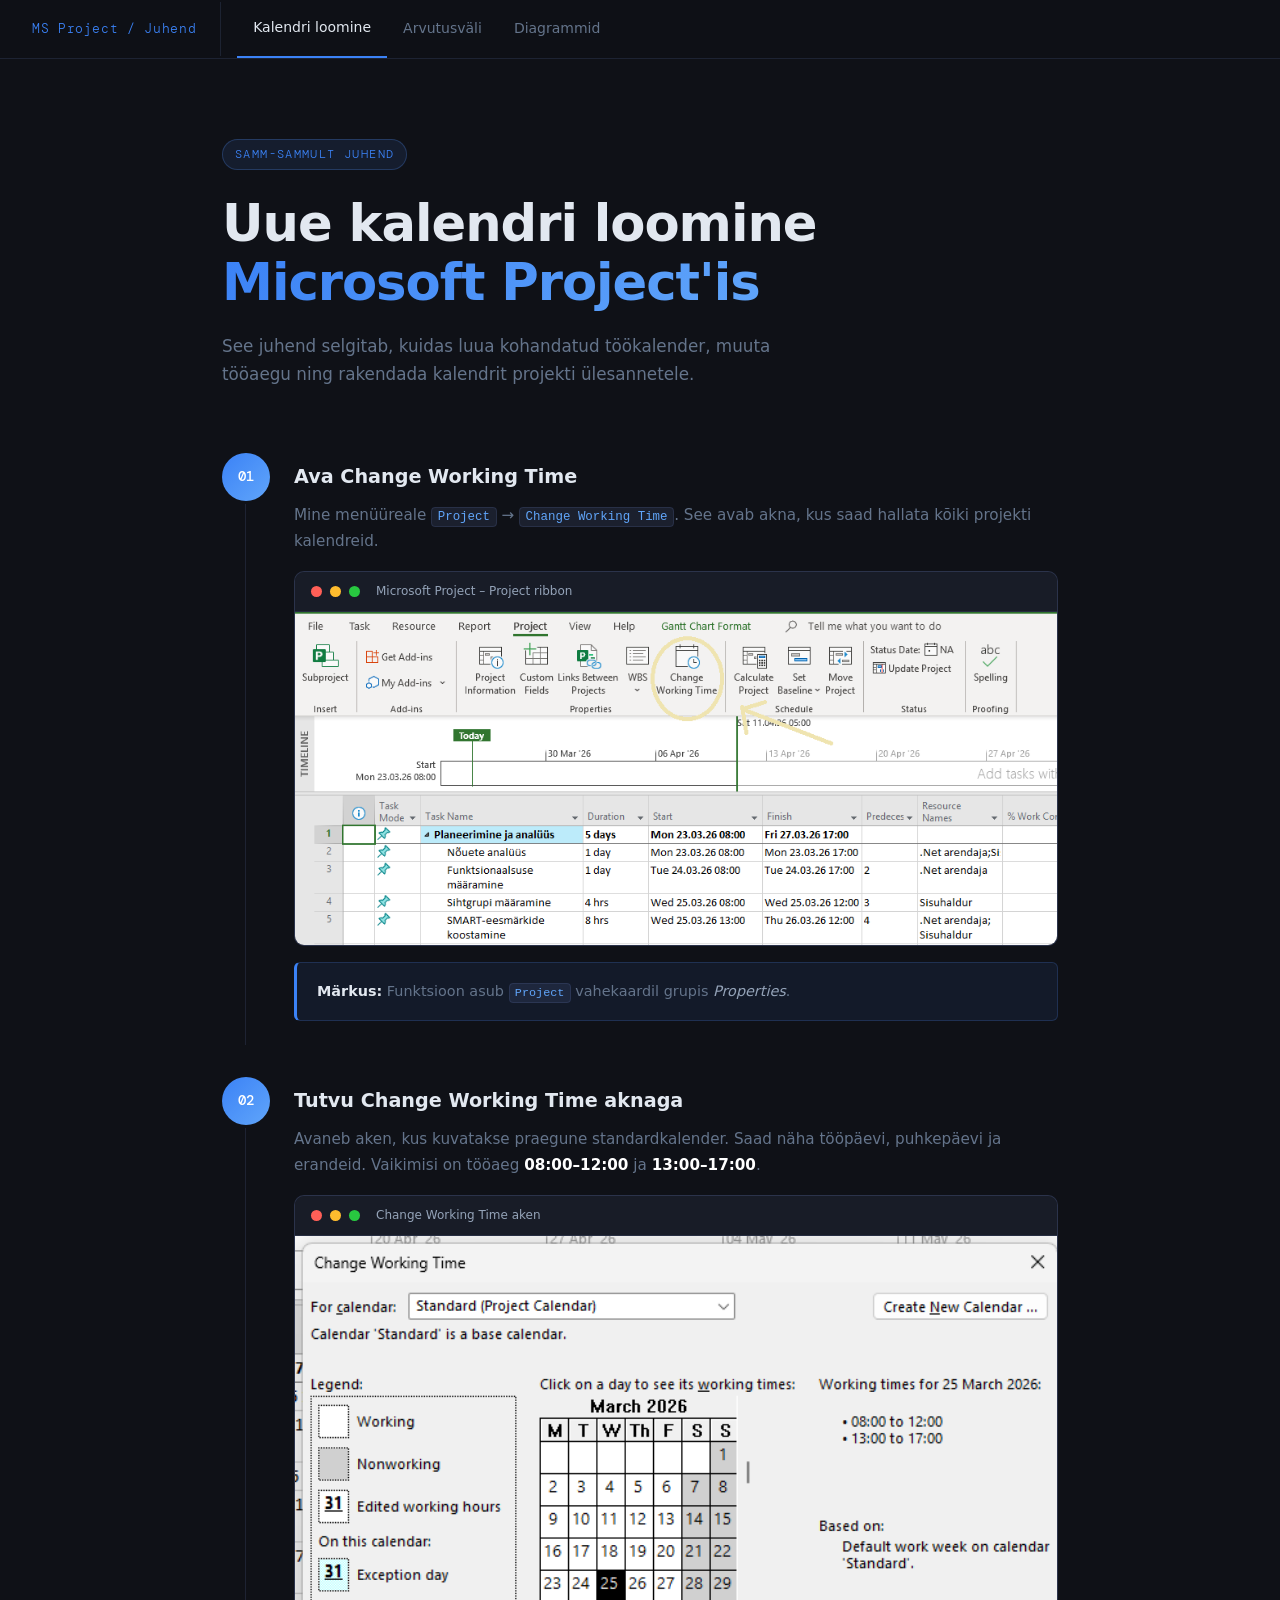
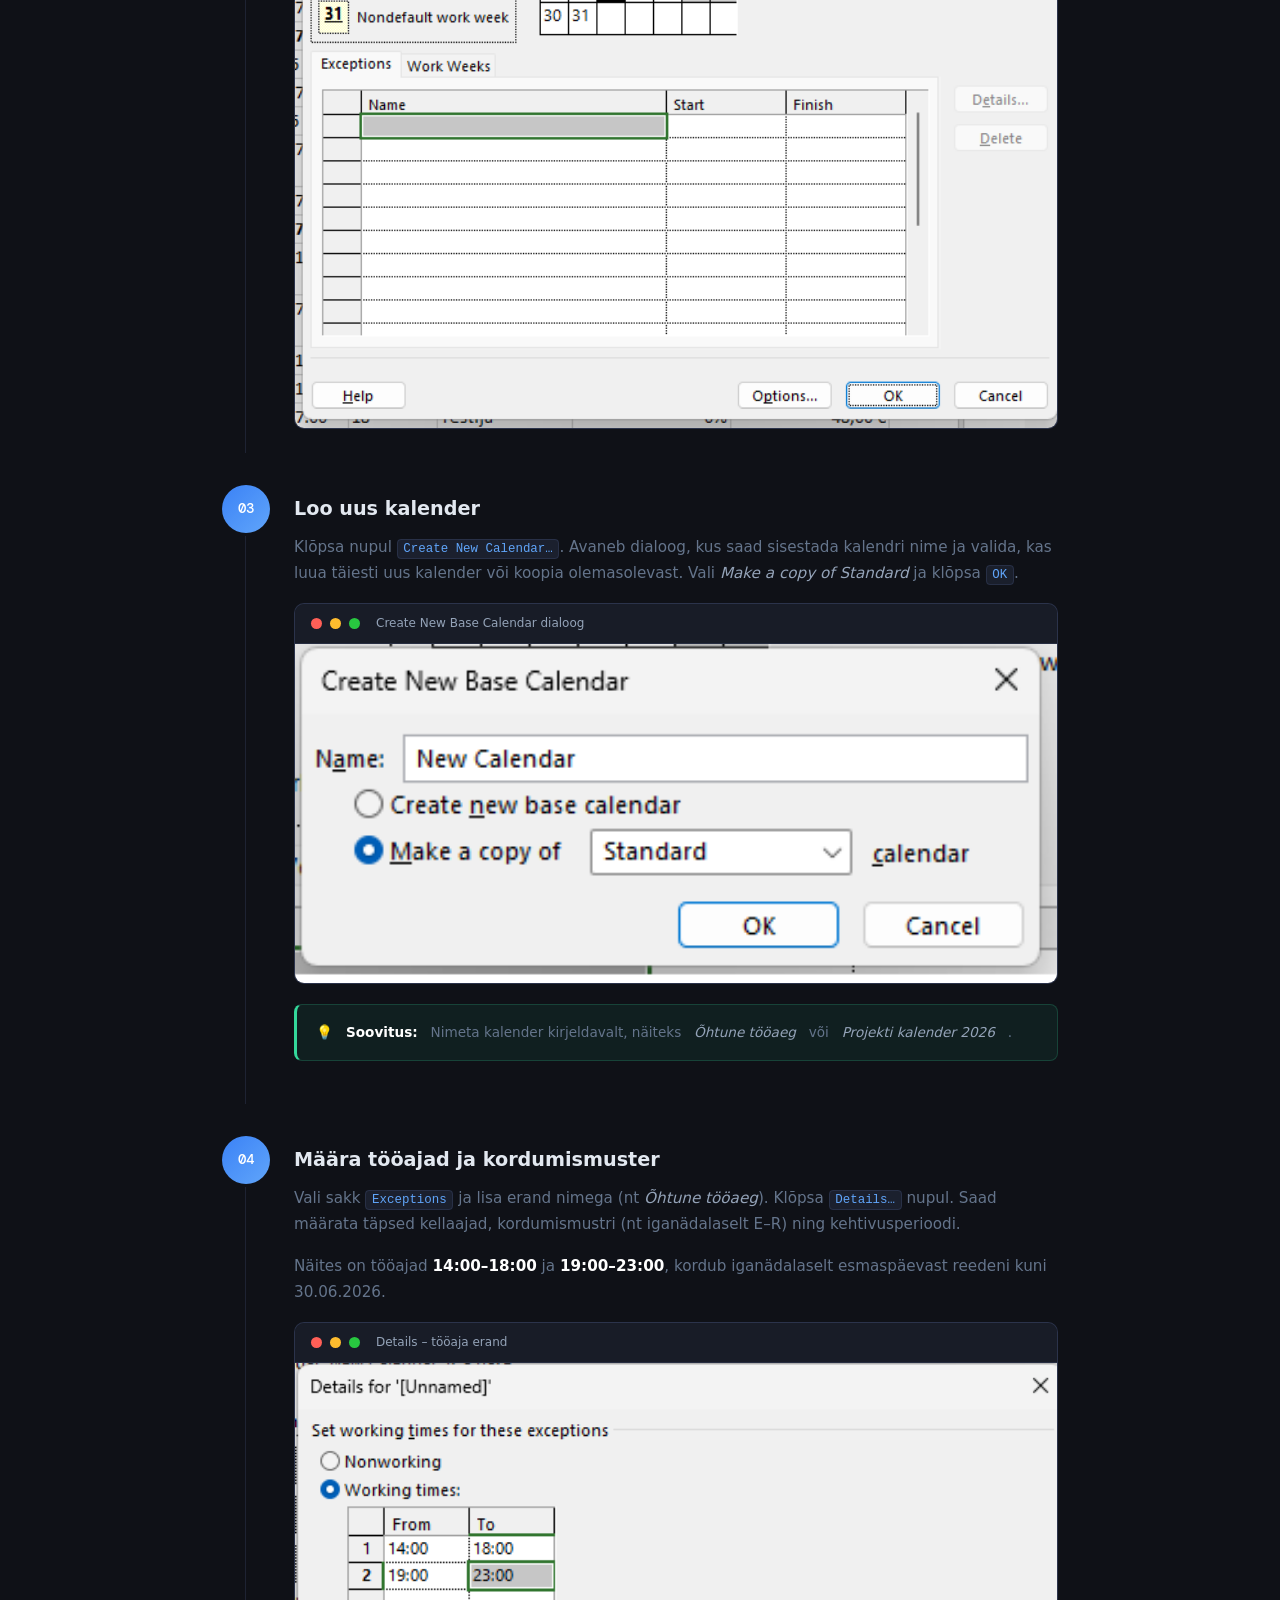
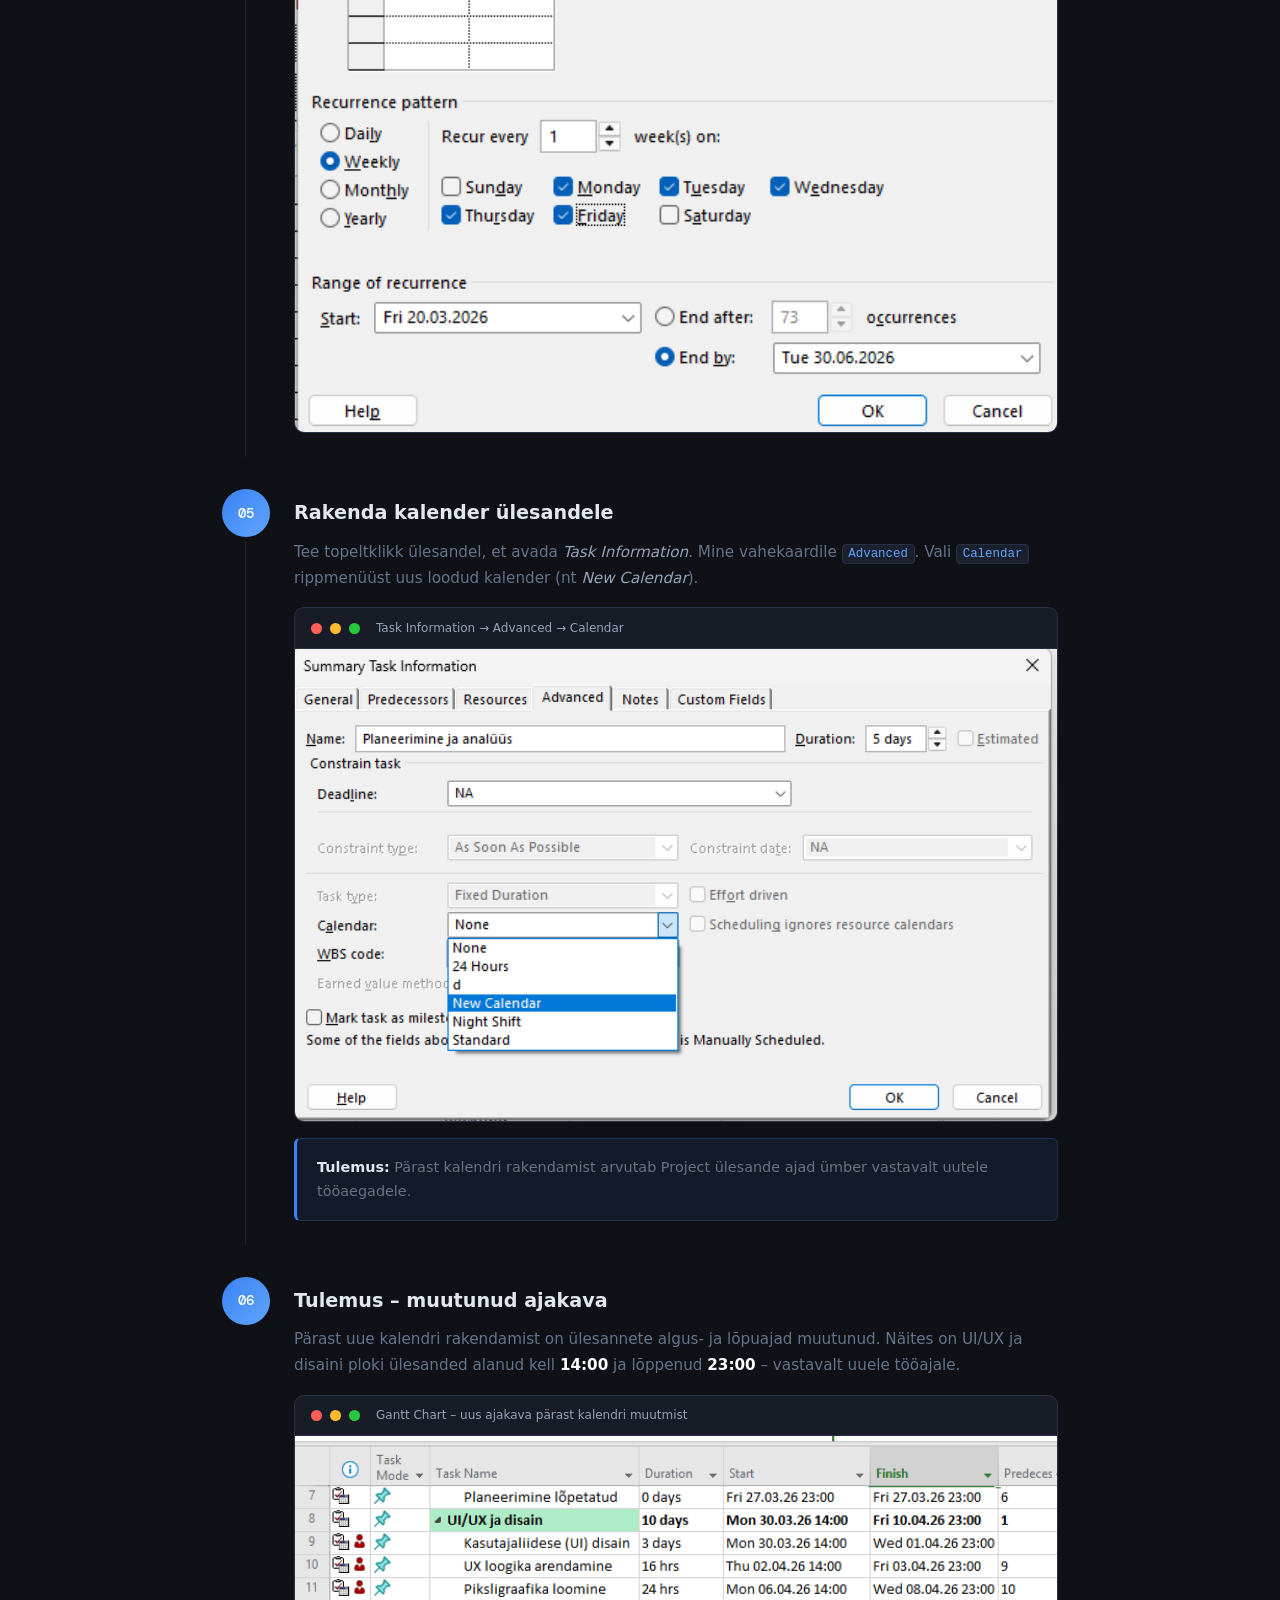
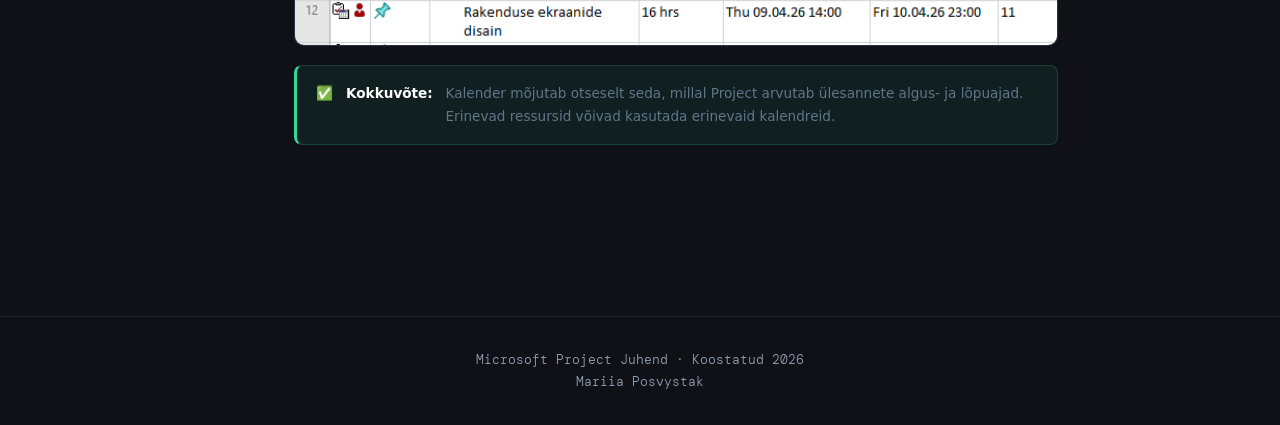
==== commit 6e927aa8: "Add author name to footer in index.html" ====
--- a/index.html
+++ b/index.html
@@ -102,6 +102,6 @@
 
 </div>
 
-<footer>Microsoft Project Juhend · Koostatud 2026</footer>
+<footer>Microsoft Project Juhend · Koostatud 2026 <br> Mariia Posvystak</footer>
 </body>
 </html>
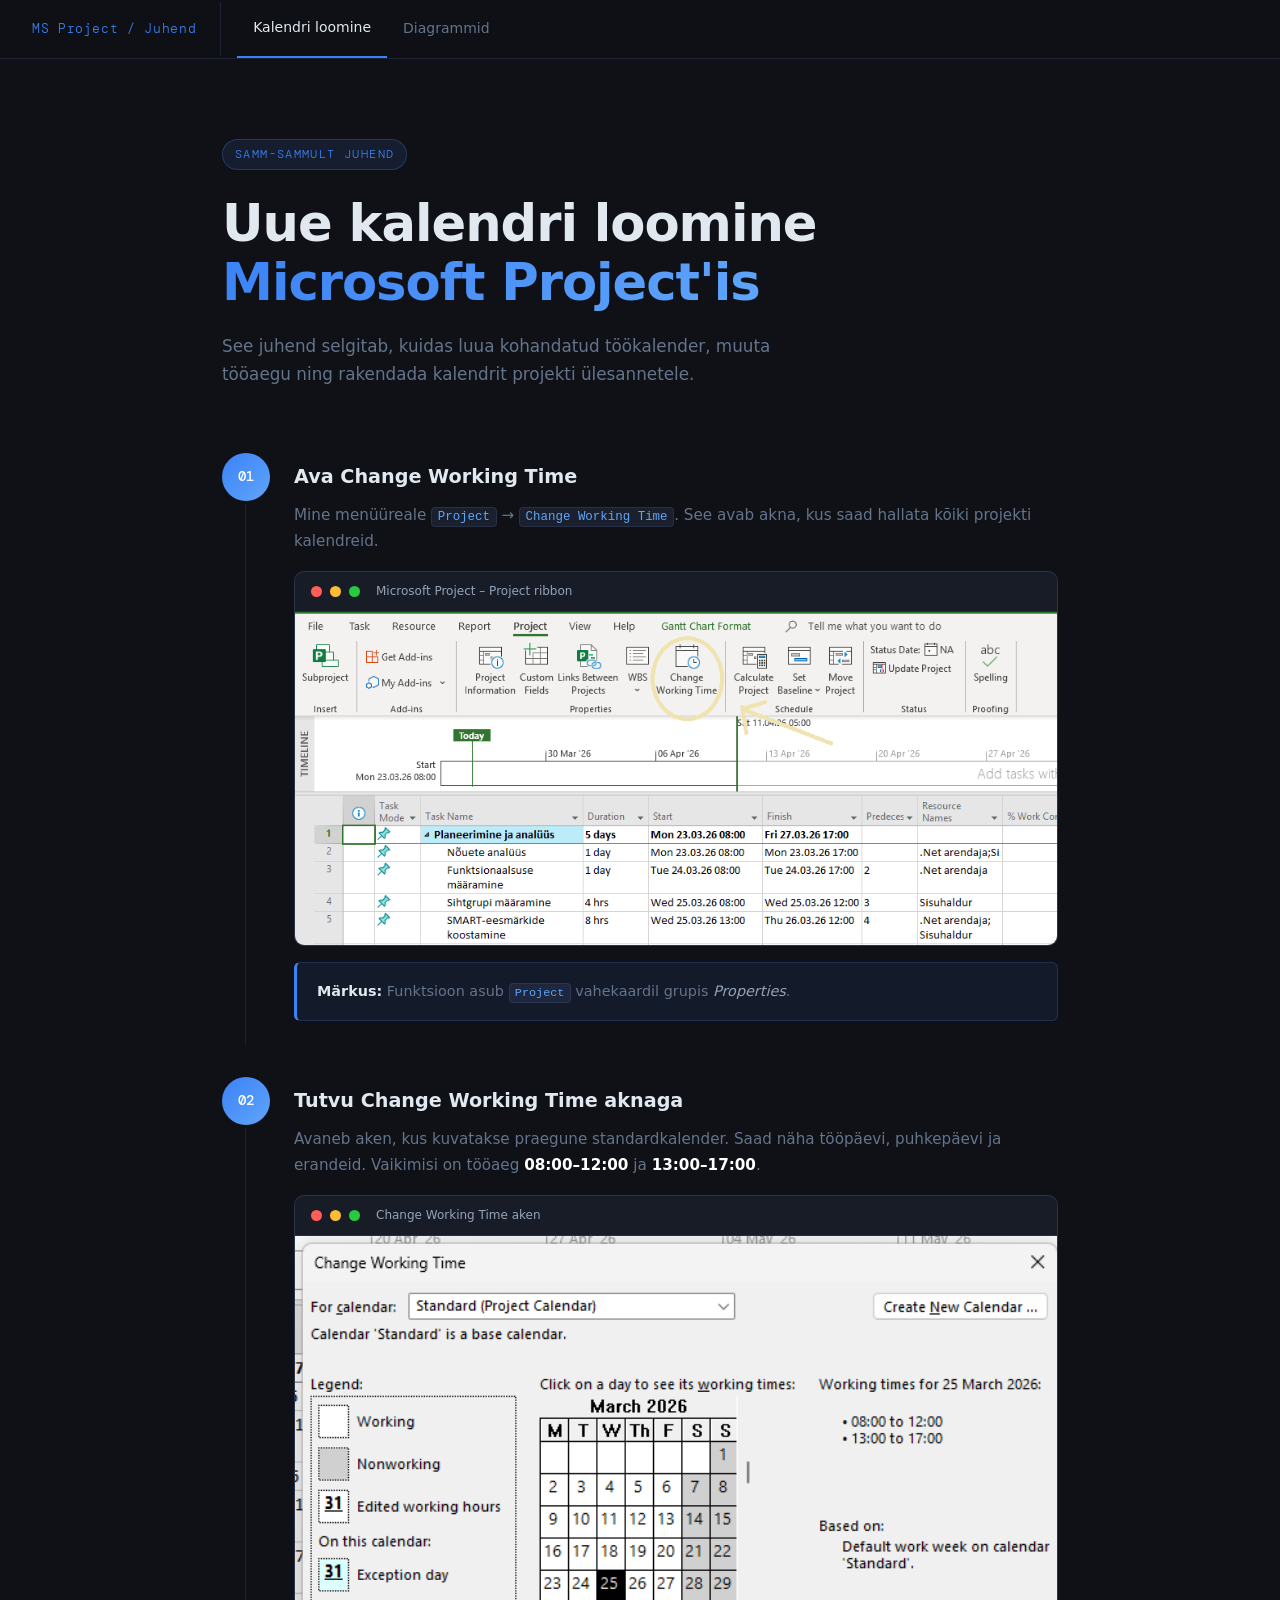
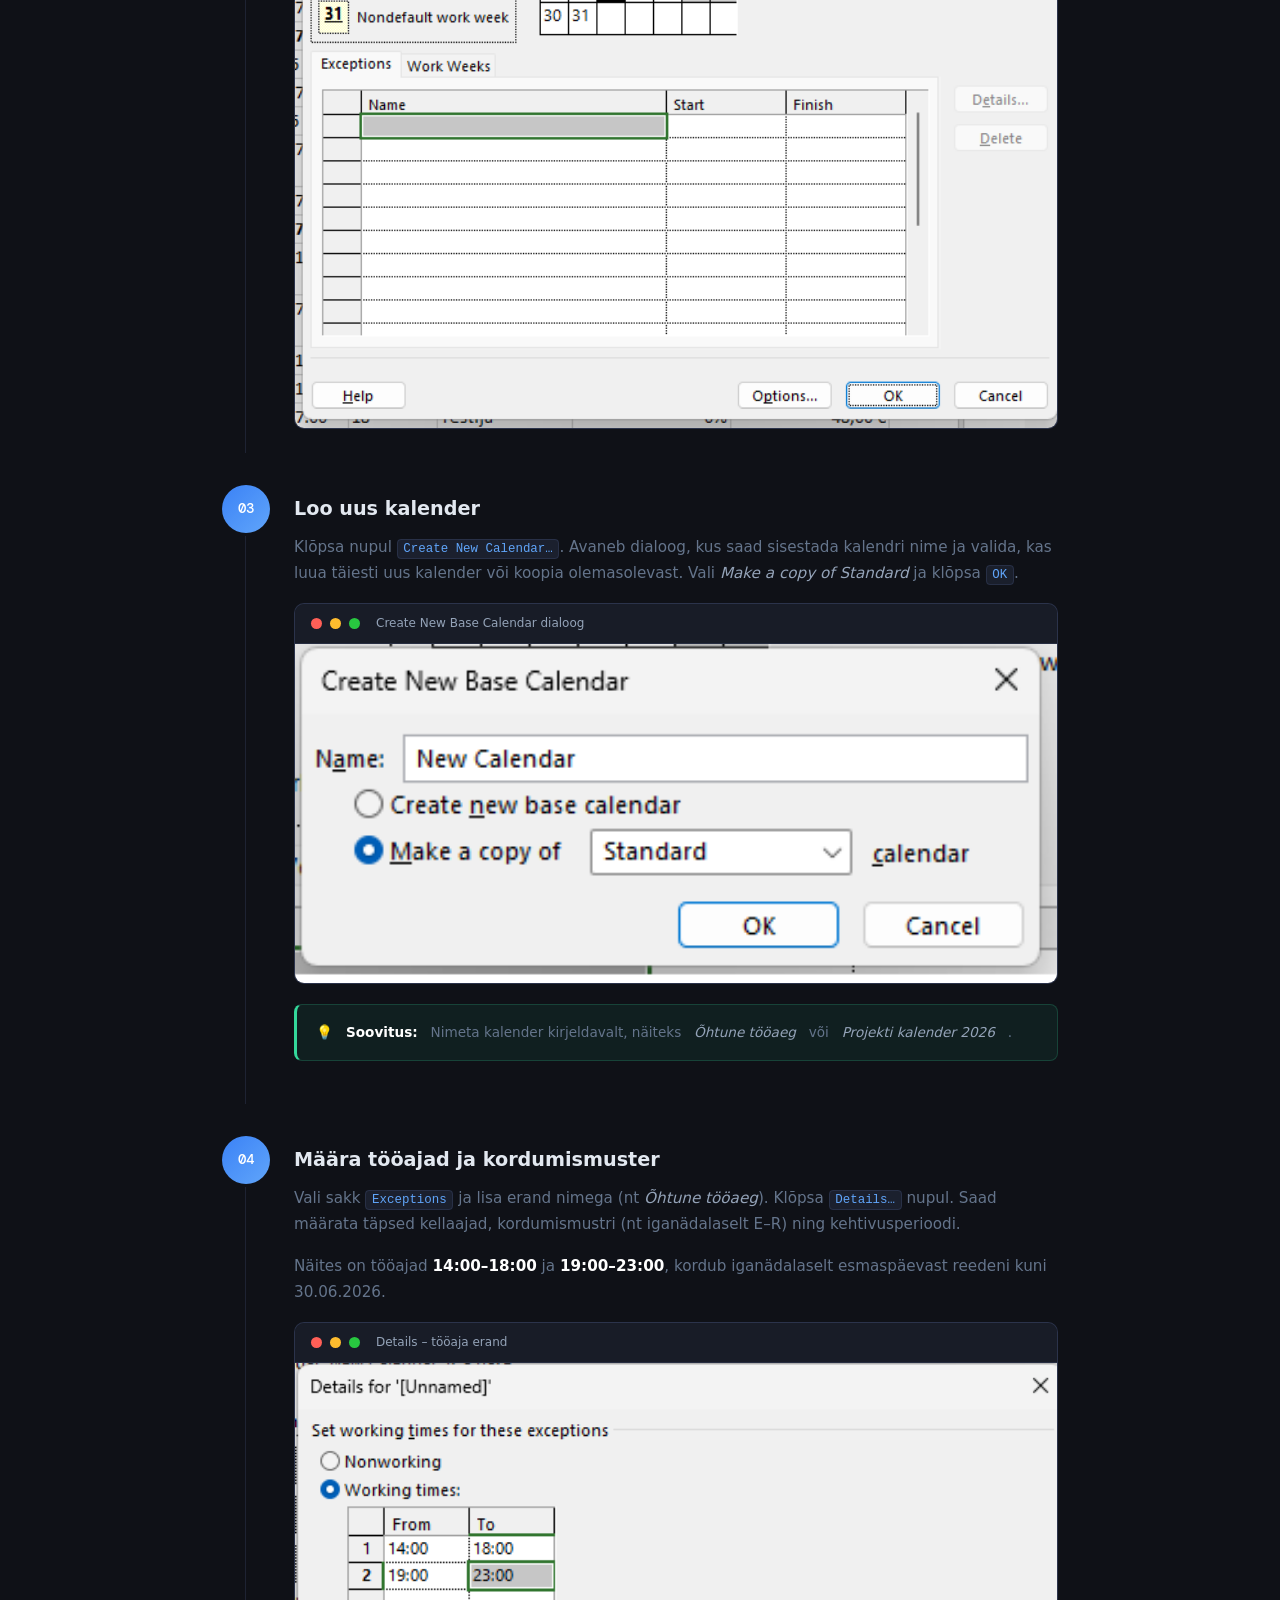
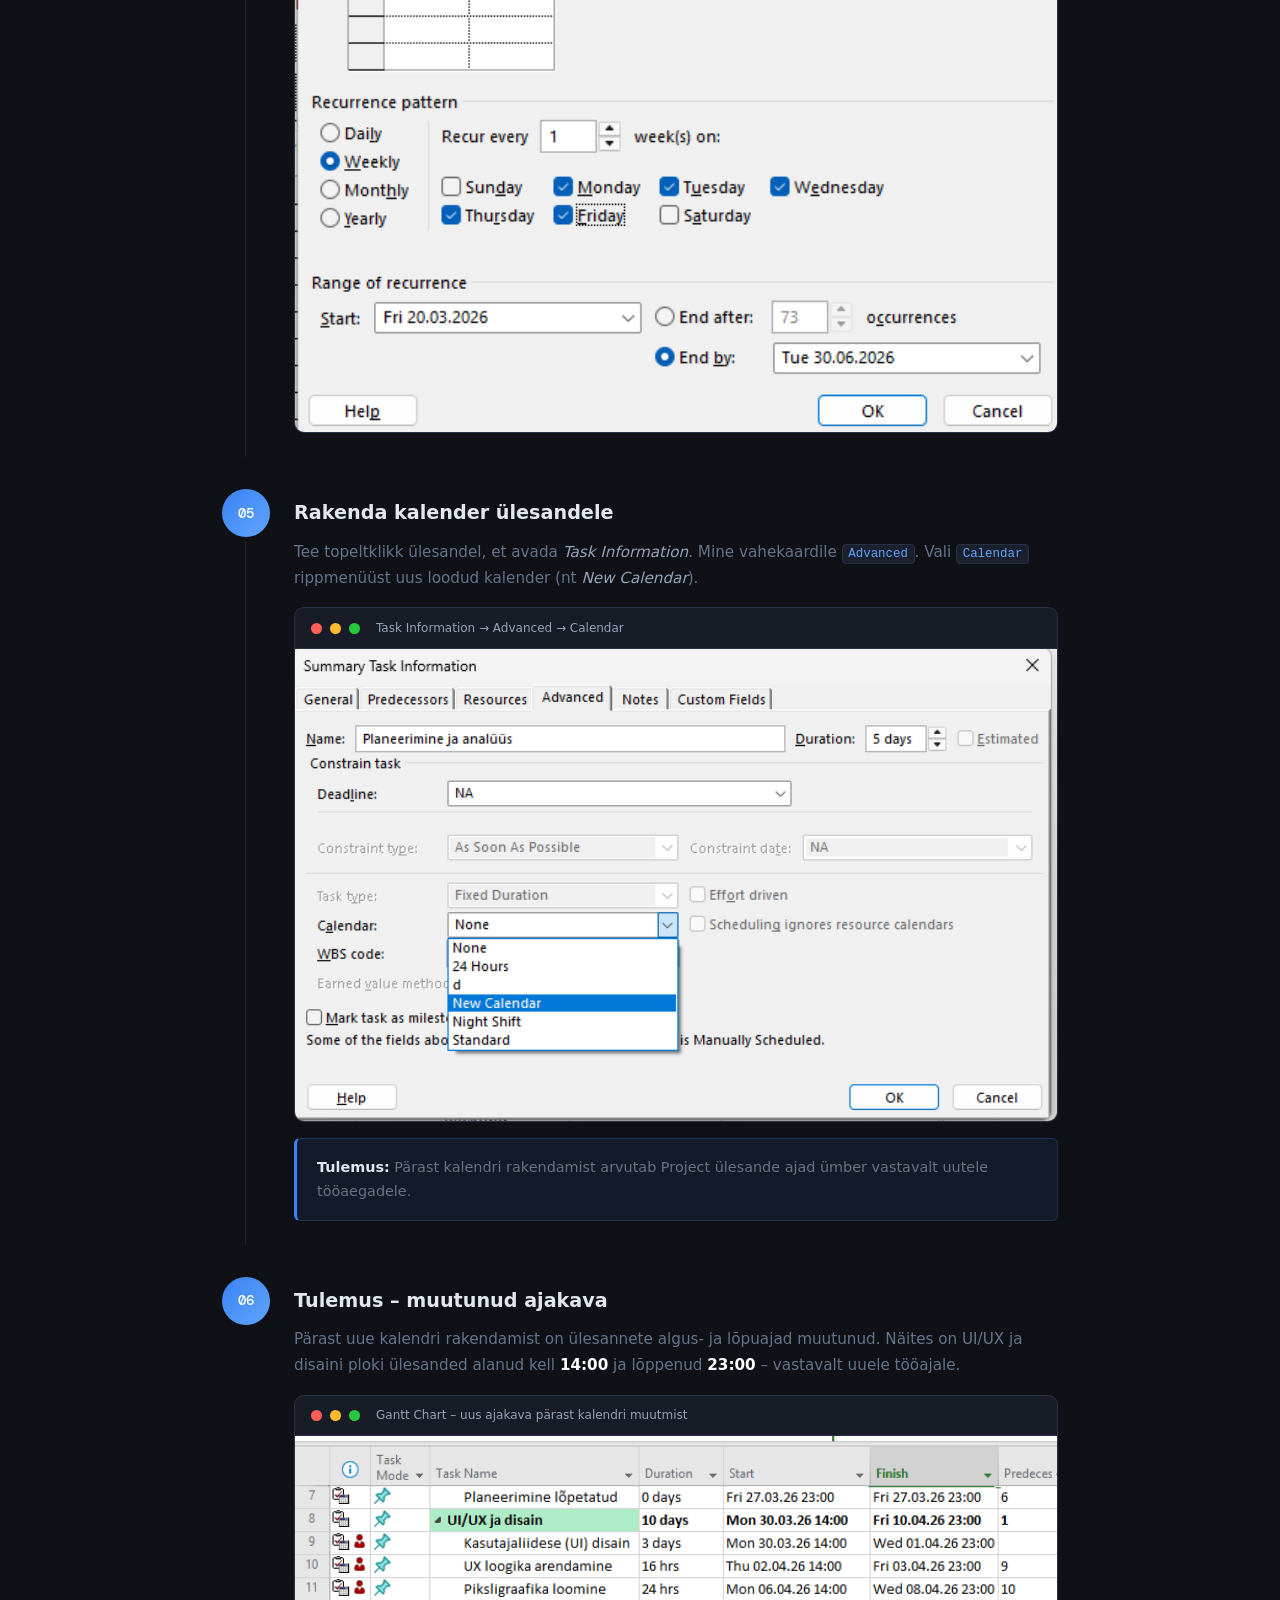
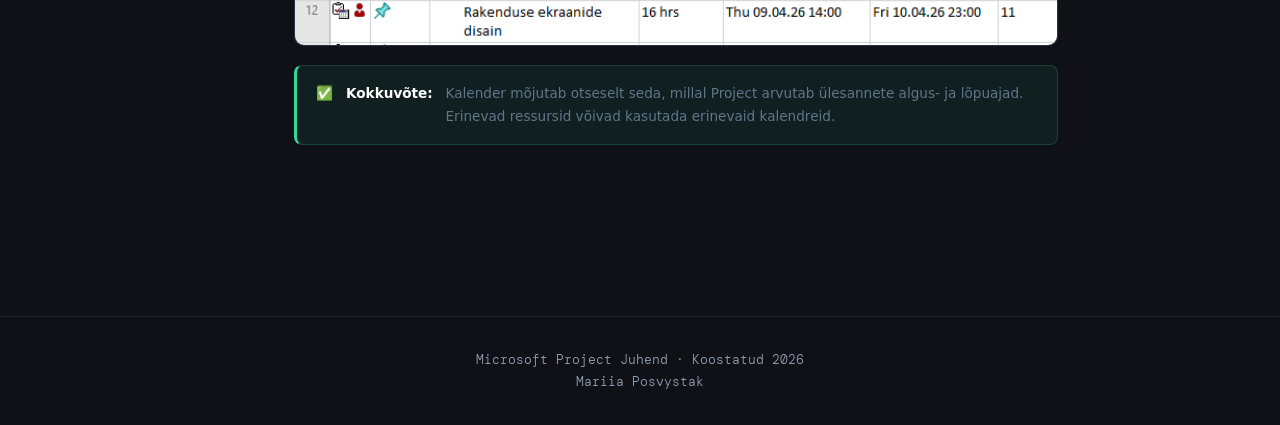
==== commit 7bf3ecd1: "Update index.html" ====
--- a/index.html
+++ b/index.html
@@ -11,7 +11,6 @@
 <nav>
   <div class="nav-logo">MS Project / Juhend</div>
   <a href="index.html" class="active">Kalendri loomine</a>
-  <a href="valem.html">Arvutusväli</a>
   <a href="diagramm.html">Diagrammid</a>
 </nav>
 
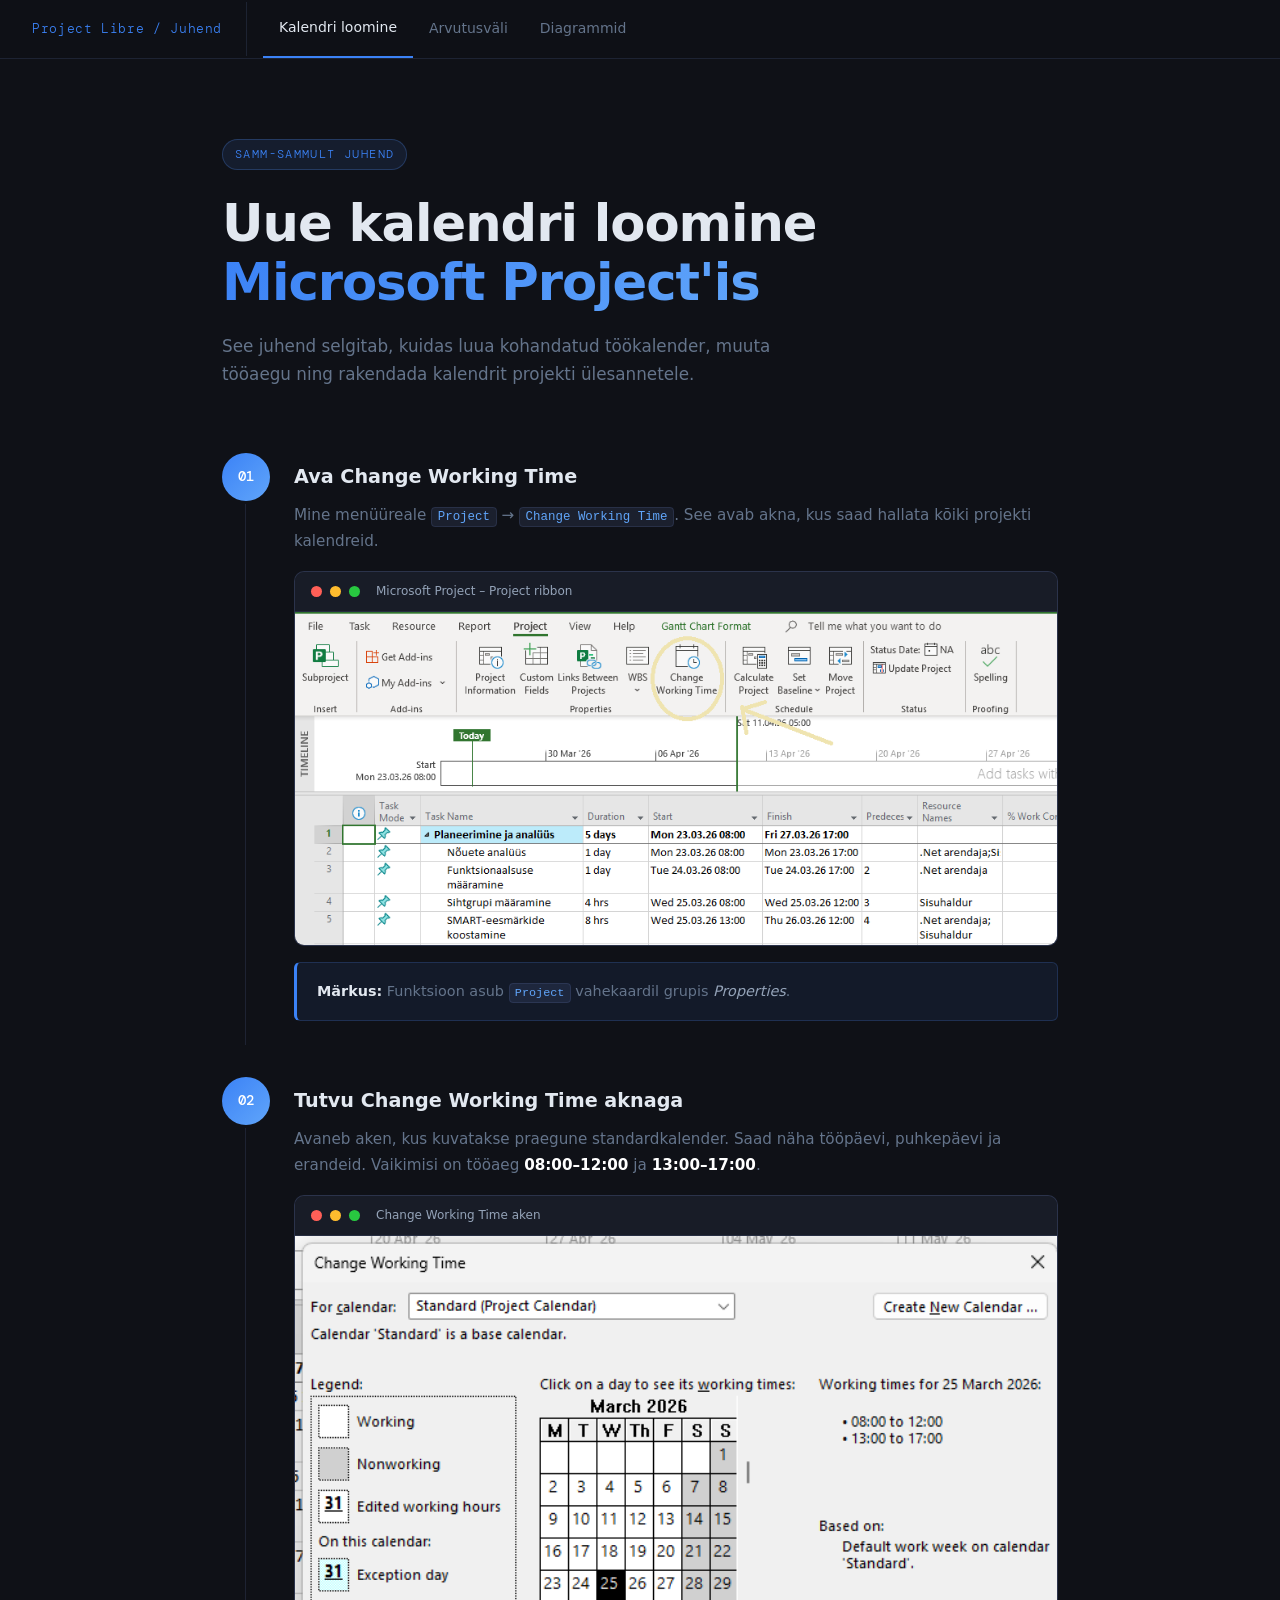
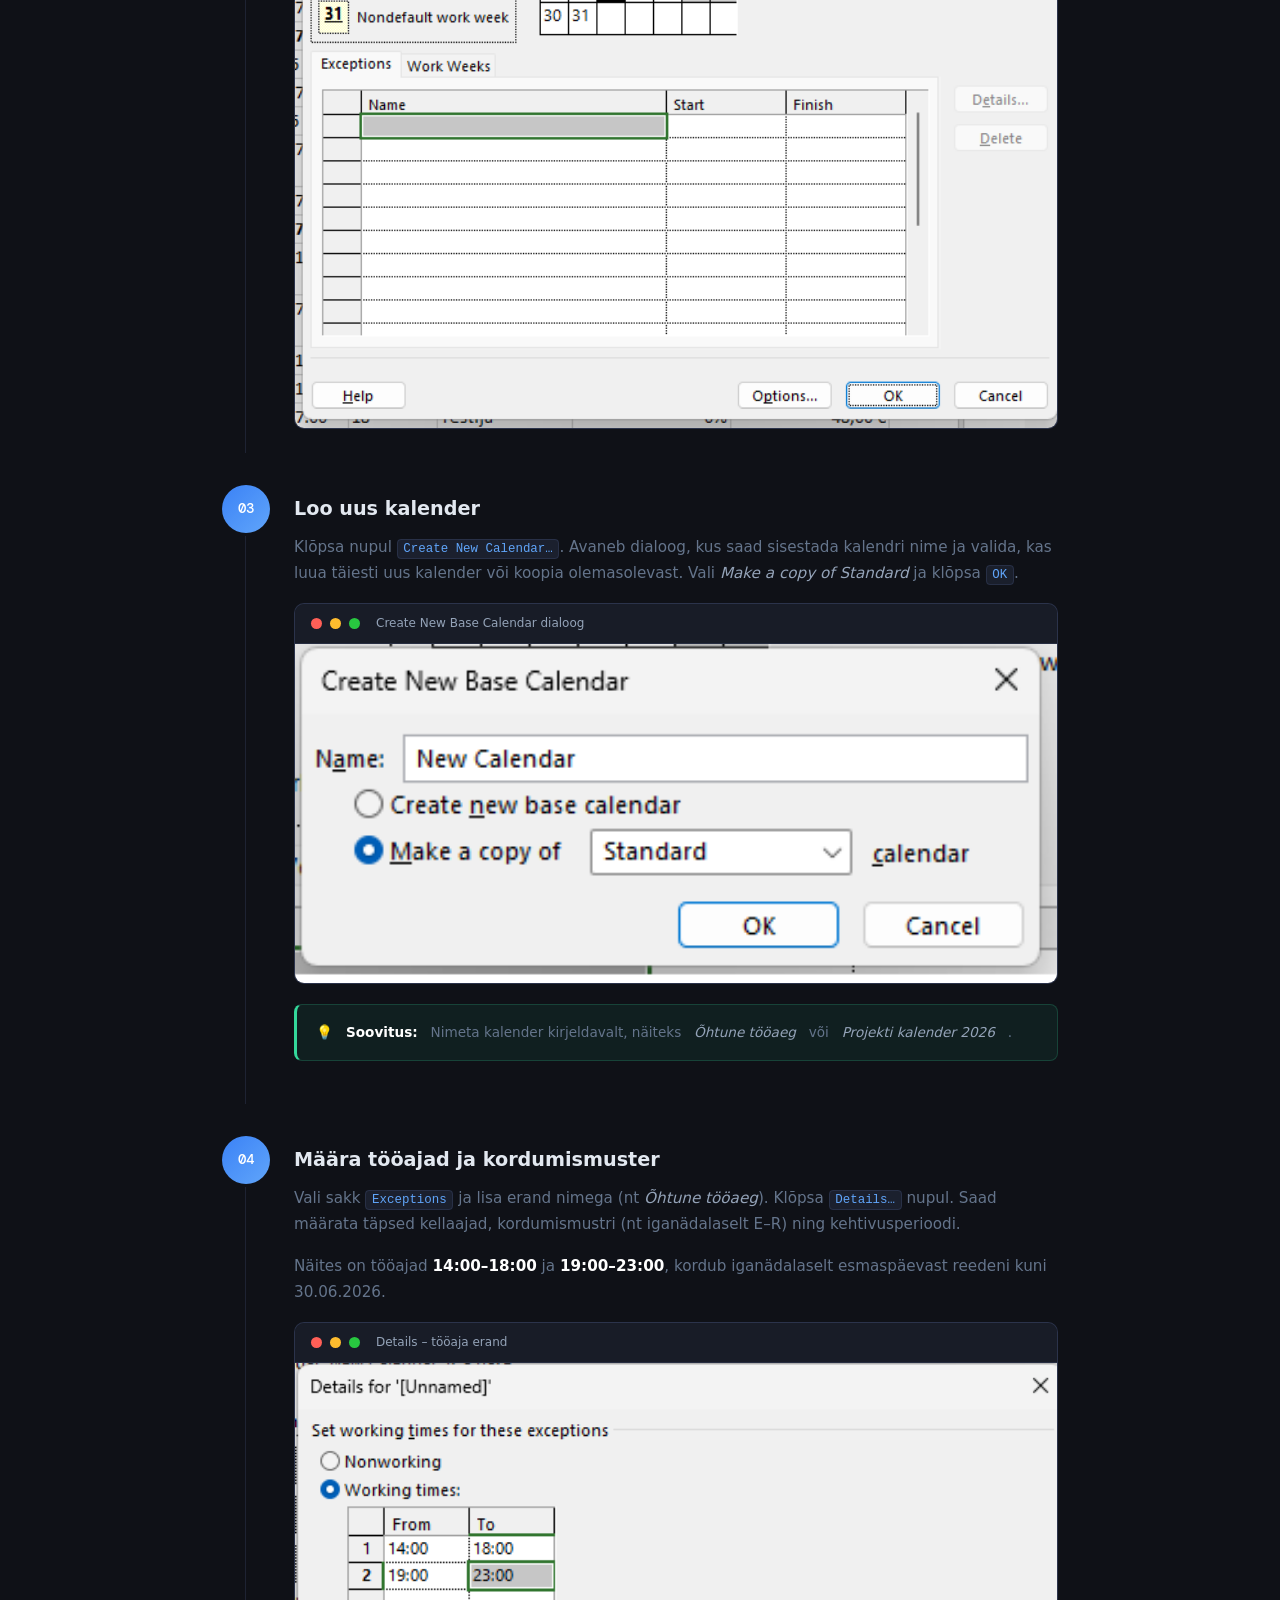
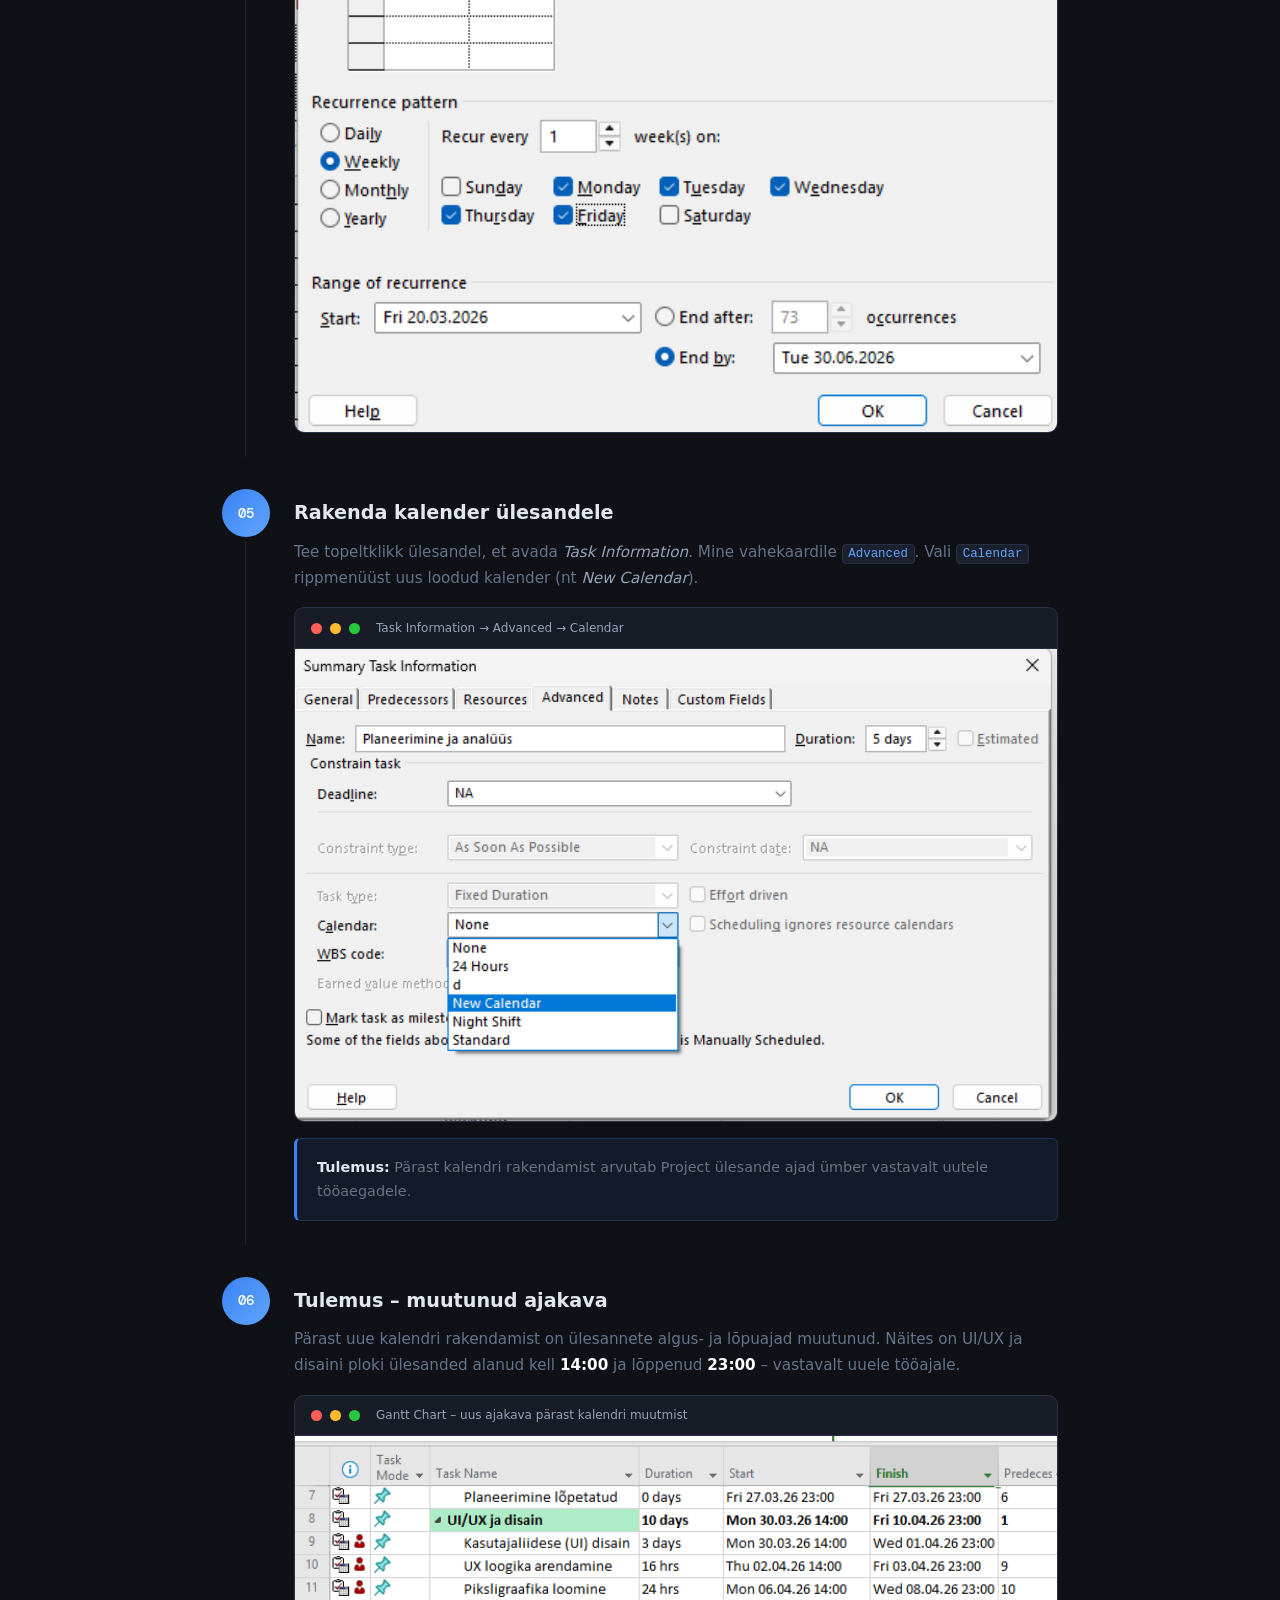
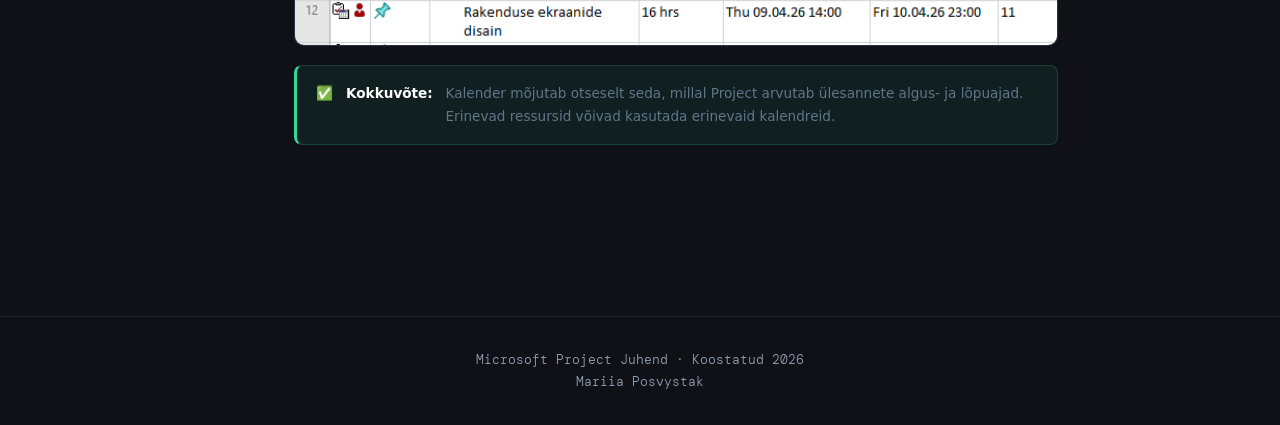
==== commit 65437d47: "Update project title and navigation logo" ====
--- a/index.html
+++ b/index.html
@@ -3,14 +3,15 @@
 <head>
 <meta charset="UTF-8">
 <meta name="viewport" content="width=device-width, initial-scale=1.0">
-<title>Microsoft Project – Kalendri loomine</title>
+<title>Project Libre – Kalendri loomine</title>
 <link rel="stylesheet" href="style.css" />
 </head>
 <body>
 
 <nav>
-  <div class="nav-logo">MS Project / Juhend</div>
+  <div class="nav-logo">Project Libre  / Juhend</div>
   <a href="index.html" class="active">Kalendri loomine</a>
+  <a href="valem.html">Arvutusväli</a>
   <a href="diagramm.html">Diagrammid</a>
 </nav>
 
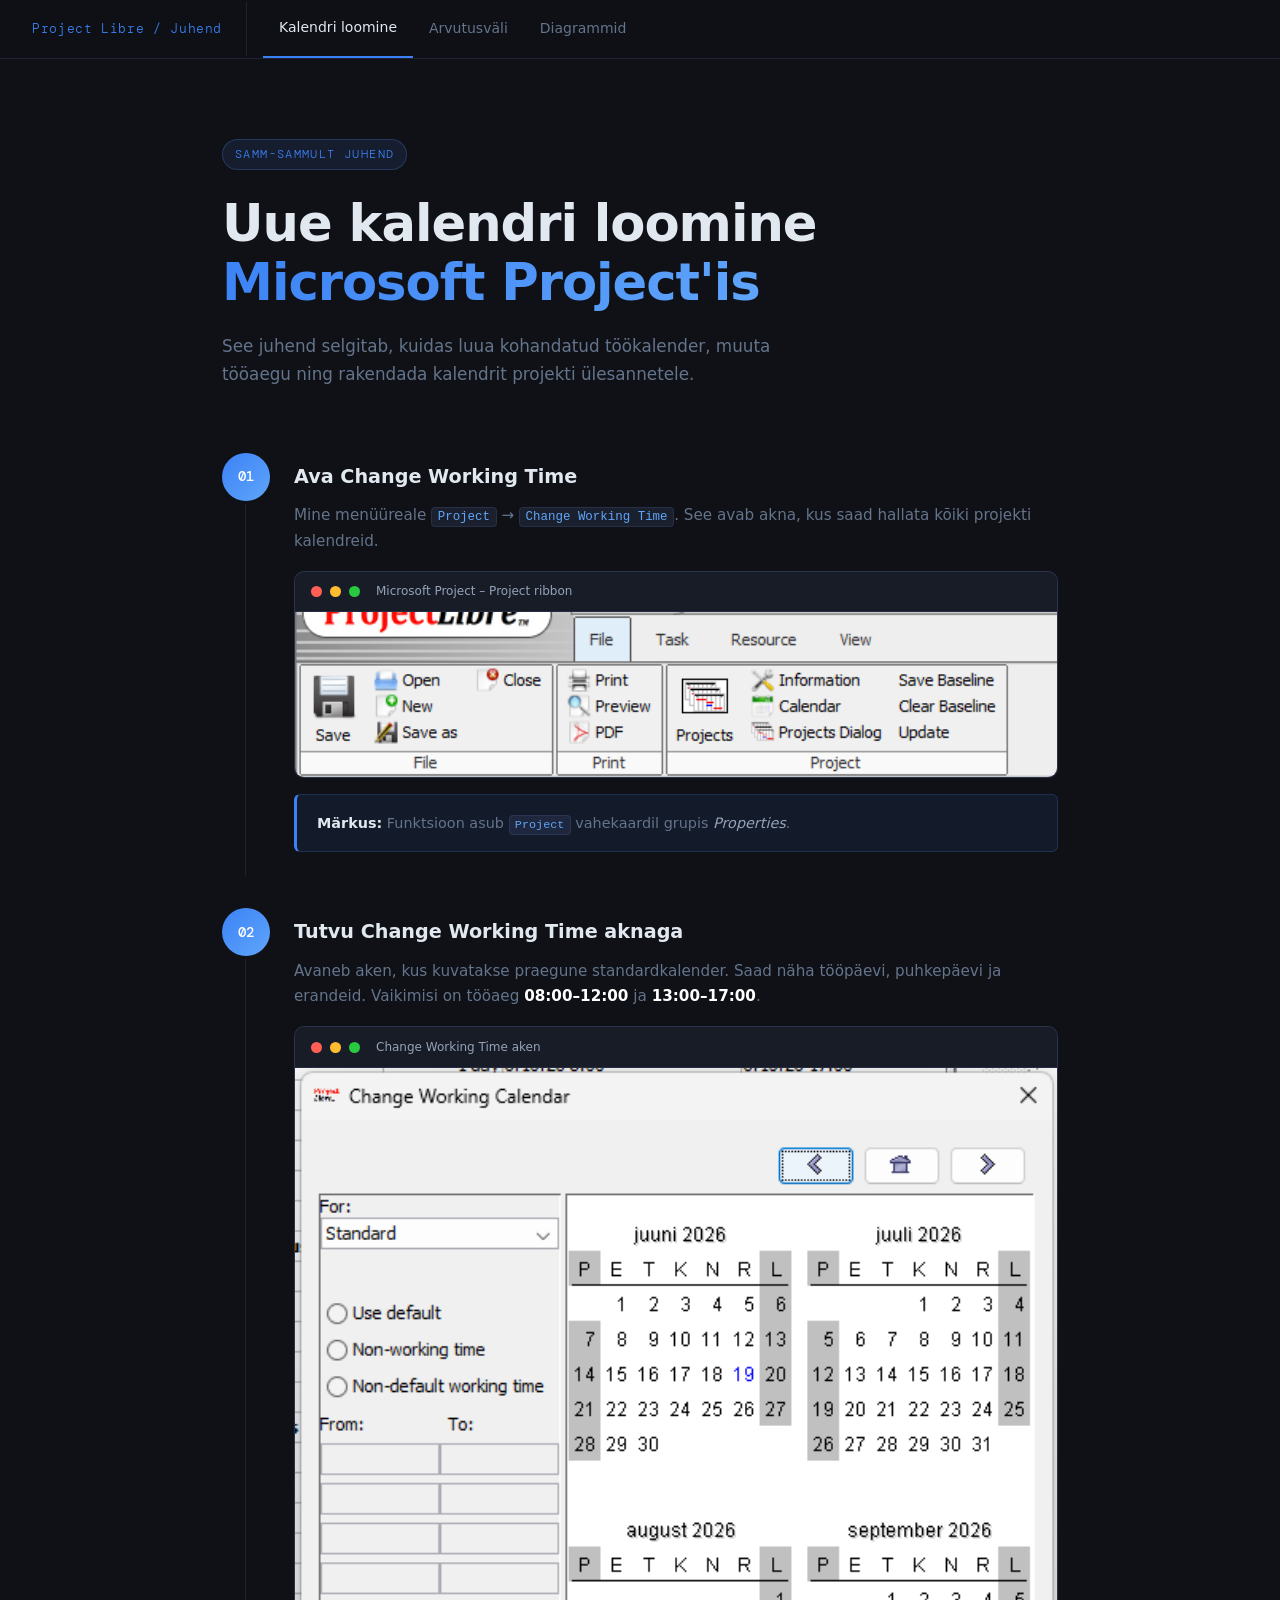
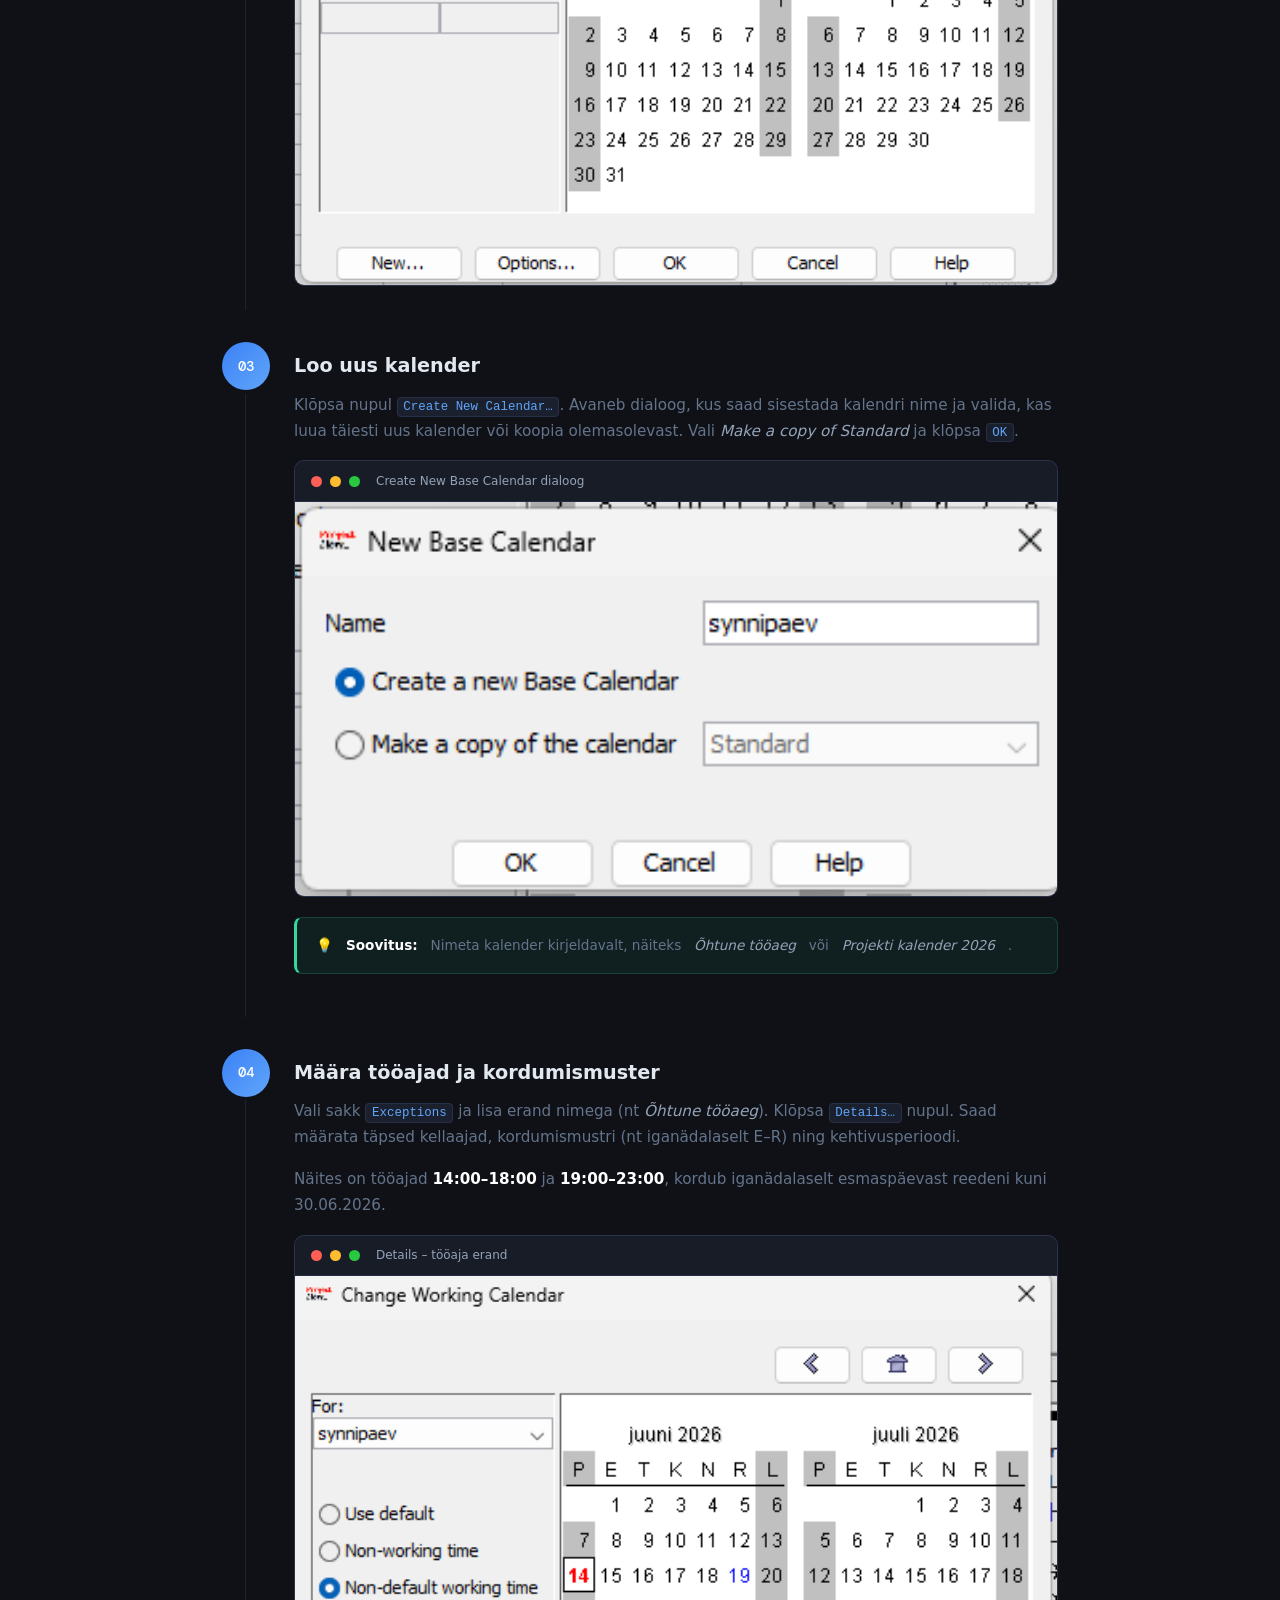
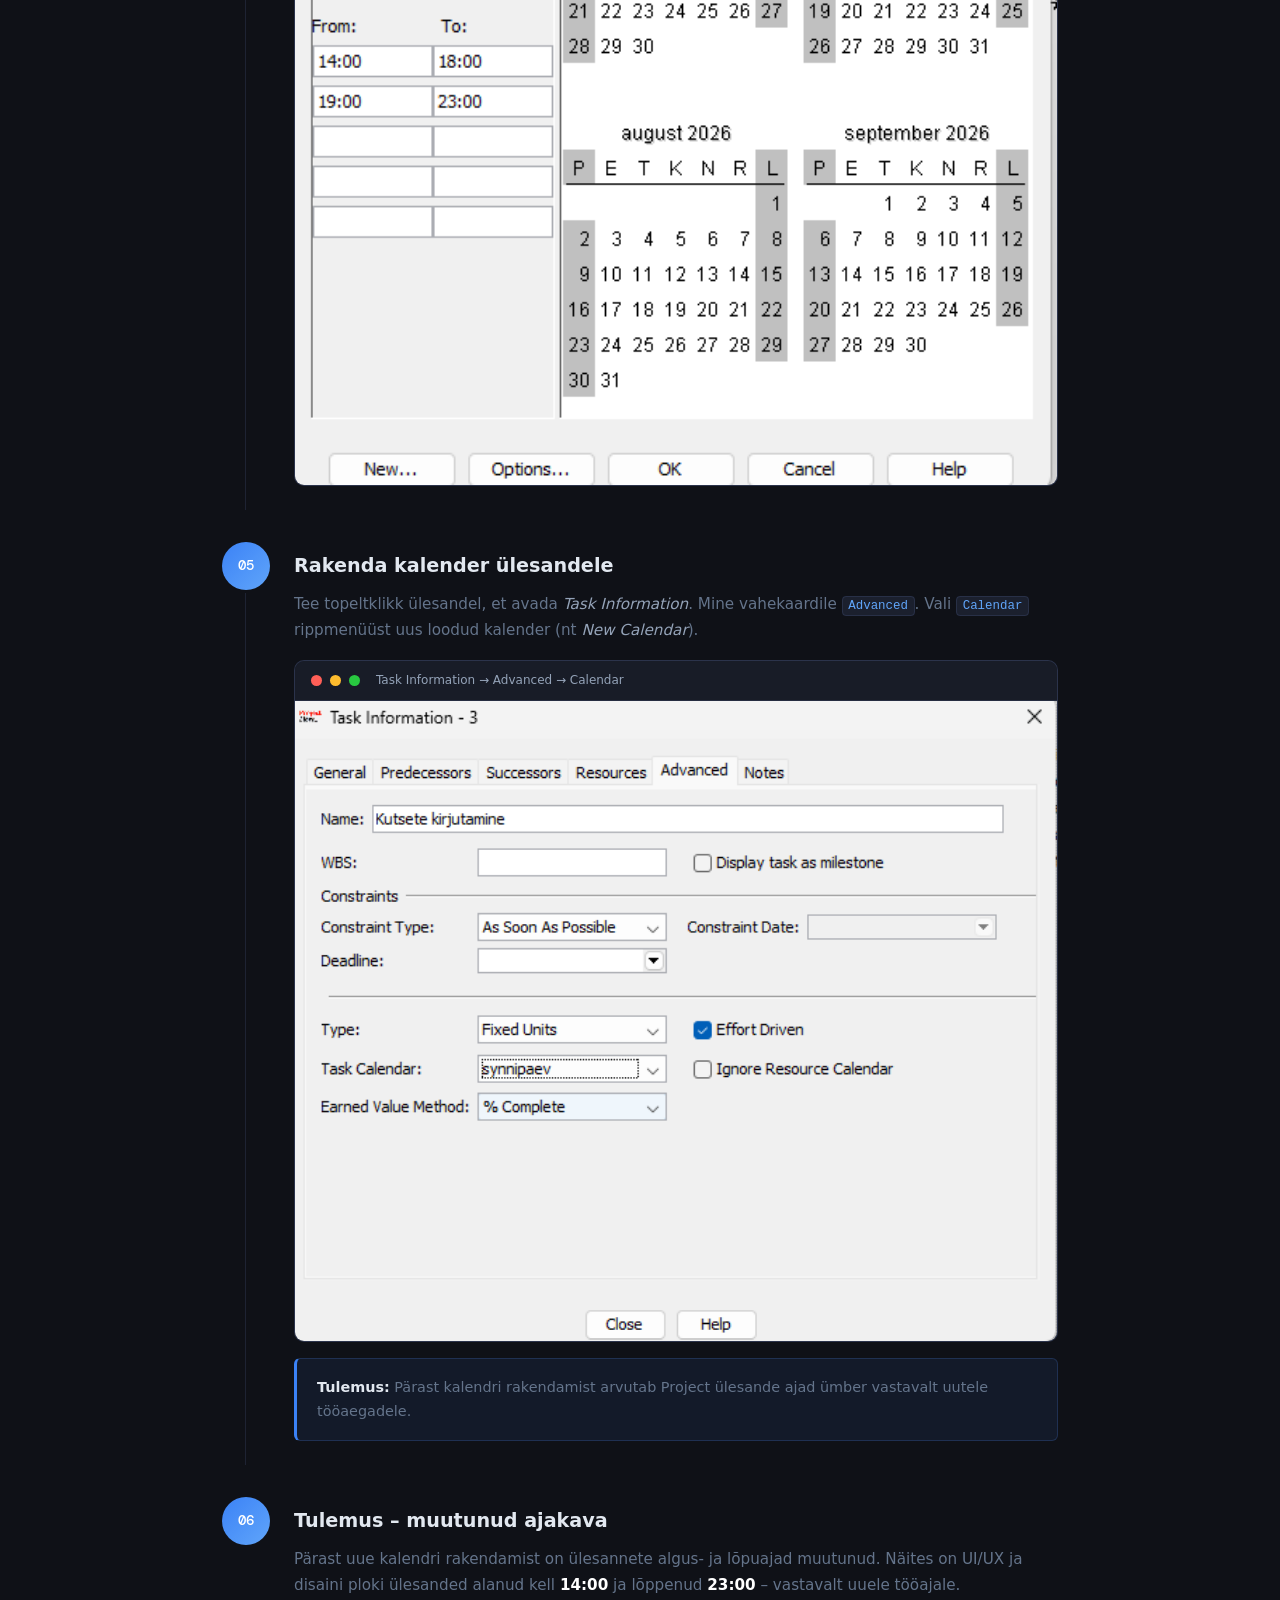
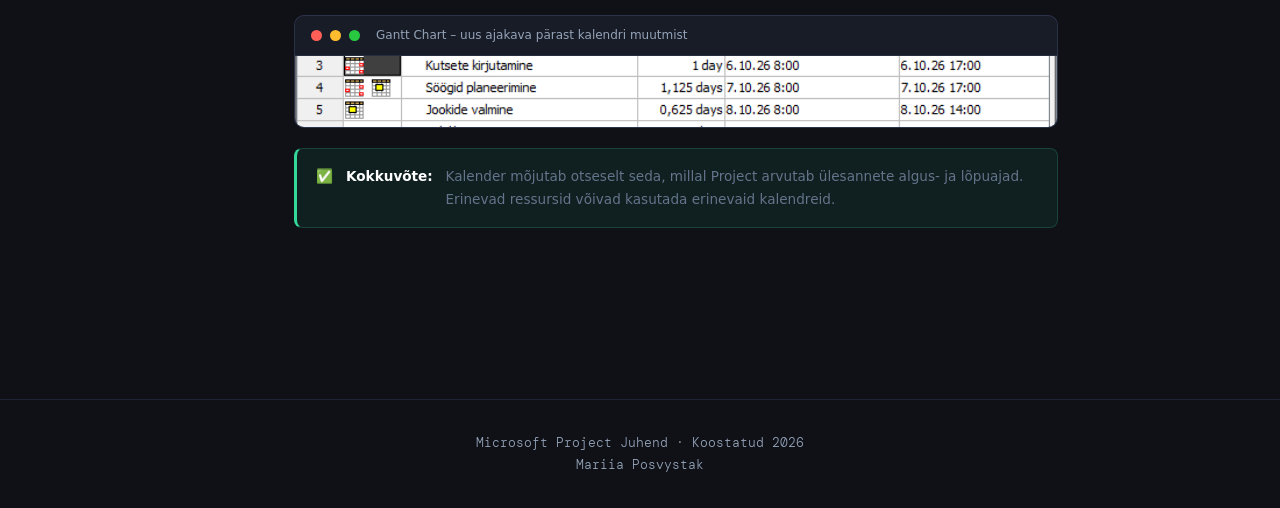
==== commit c8cfa65c: "Update index.html" ====
--- a/index.html
+++ b/index.html
@@ -30,7 +30,7 @@
       <p>Mine menüüreale <code>Project</code> → <code>Change Working Time</code>. See avab akna, kus saad hallata kõiki projekti kalendreid.</p>
       <div class="screenshot">
         <div class="screenshot-bar"><div class="dot dot-r"></div><div class="dot dot-y"></div><div class="dot dot-g"></div><span style="font-size:0.75rem;color:var(--text-dim);margin-left:0.5rem">Microsoft Project – Project ribbon</span></div>
-        <img src="Pildid/Nimetu.png" alt="Project menüü – Change Working Time nupp">
+        <img src="Pildid/libre_1.png" alt="Project menüü – Change Working Time nupp">
       </div>
       <div class="info-box"><strong>Märkus:</strong> Funktsioon asub <code>Project</code> vahekaardil grupis <em>Properties</em>.</div>
     </div>
@@ -43,7 +43,7 @@
       <p>Avaneb aken, kus kuvatakse praegune standardkalender. Saad näha tööpäevi, puhkepäevi ja erandeid. Vaikimisi on tööaeg <strong>08:00–12:00</strong> ja <strong>13:00–17:00</strong>.</p>
       <div class="screenshot">
         <div class="screenshot-bar"><div class="dot dot-r"></div><div class="dot dot-y"></div><div class="dot dot-g"></div><span style="font-size:0.75rem;color:var(--text-dim);margin-left:0.5rem">Change Working Time aken</span></div>
-        <img src="Pildid/Nimetu_1.png" alt="Change Working Time aken – standardkalender">
+        <img src="Pildid/libre_2.png" alt="Change Working Time aken – standardkalender">
       </div>
     </div>
   </div>
@@ -55,7 +55,7 @@
       <p>Klõpsa nupul <code>Create New Calendar…</code>. Avaneb dialoog, kus saad sisestada kalendri nime ja valida, kas luua täiesti uus kalender või koopia olemasolevast. Vali <em>Make a copy of Standard</em> ja klõpsa <code>OK</code>.</p>
       <div class="screenshot">
         <div class="screenshot-bar"><div class="dot dot-r"></div><div class="dot dot-y"></div><div class="dot dot-g"></div><span style="font-size:0.75rem;color:var(--text-dim);margin-left:0.5rem">Create New Base Calendar dialoog</span></div>
-       <img src="Pildid/Nimetu_2.png" alt="Uue kalendri loomise dialoog">
+       <img src="Pildid/libre_3.png" alt="Uue kalendri loomise dialoog">
       </div>
       <div class="tip-box">💡 <strong>Soovitus:</strong> Nimeta kalender kirjeldavalt, näiteks <em>Õhtune tööaeg</em> või <em>Projekti kalender 2026</em>.</div>
     </div>
@@ -69,7 +69,7 @@
       <p>Näites on tööajad <strong>14:00–18:00</strong> ja <strong>19:00–23:00</strong>, kordub iganädalaselt esmaspäevast reedeni kuni 30.06.2026.</p>
       <div class="screenshot">
         <div class="screenshot-bar"><div class="dot dot-r"></div><div class="dot dot-y"></div><div class="dot dot-g"></div><span style="font-size:0.75rem;color:var(--text-dim);margin-left:0.5rem">Details – tööaja erand</span></div>
-        <img src="Pildid/Nimetu_4.png" alt="Erandite detailide aken – tööajad ja kordumismuster">
+        <img src="Pildid/libre_4.png" alt="Erandite detailide aken – tööajad ja kordumismuster">
       </div>
     </div>
   </div>
@@ -81,7 +81,7 @@
       <p>Tee topeltklikk ülesandel, et avada <em>Task Information</em>. Mine vahekaardile <code>Advanced</code>. Vali <code>Calendar</code> rippmenüüst uus loodud kalender (nt <em>New Calendar</em>).</p>
       <div class="screenshot">
         <div class="screenshot-bar"><div class="dot dot-r"></div><div class="dot dot-y"></div><div class="dot dot-g"></div><span style="font-size:0.75rem;color:var(--text-dim);margin-left:0.5rem">Task Information → Advanced → Calendar</span></div>
-        <img src="Pildid/Nimetu_7.png" alt="Task Information – kalendri valik Advanced vahekaardil">
+        <img src="Pildid/libre_5.png" alt="Task Information – kalendri valik Advanced vahekaardil">
       </div>
       <div class="info-box"><strong>Tulemus:</strong> Pärast kalendri rakendamist arvutab Project ülesande ajad ümber vastavalt uutele tööaegadele.</div>
     </div>
@@ -94,7 +94,7 @@
       <p>Pärast uue kalendri rakendamist on ülesannete algus- ja lõpuajad muutunud. Näites on UI/UX ja disaini ploki ülesanded alanud kell <strong>14:00</strong> ja lõppenud <strong>23:00</strong> – vastavalt uuele tööajale.</p>
       <div class="screenshot">
         <div class="screenshot-bar"><div class="dot dot-r"></div><div class="dot dot-y"></div><div class="dot dot-g"></div><span style="font-size:0.75rem;color:var(--text-dim);margin-left:0.5rem">Gantt Chart – uus ajakava pärast kalendri muutmist</span></div>
-        <img src="Pildid/Nimetu_8.png" alt="Gantt chart – ülesanded uue tööajaga">
+        <img src="Pildid/libre_6.png" alt="Gantt chart – ülesanded uue tööajaga">
       </div>
       <div class="tip-box">✅ <strong>Kokkuvõte:</strong> Kalender mõjutab otseselt seda, millal Project arvutab ülesannete algus- ja lõpuajad. Erinevad ressursid võivad kasutada erinevaid kalendreid.</div>
     </div>
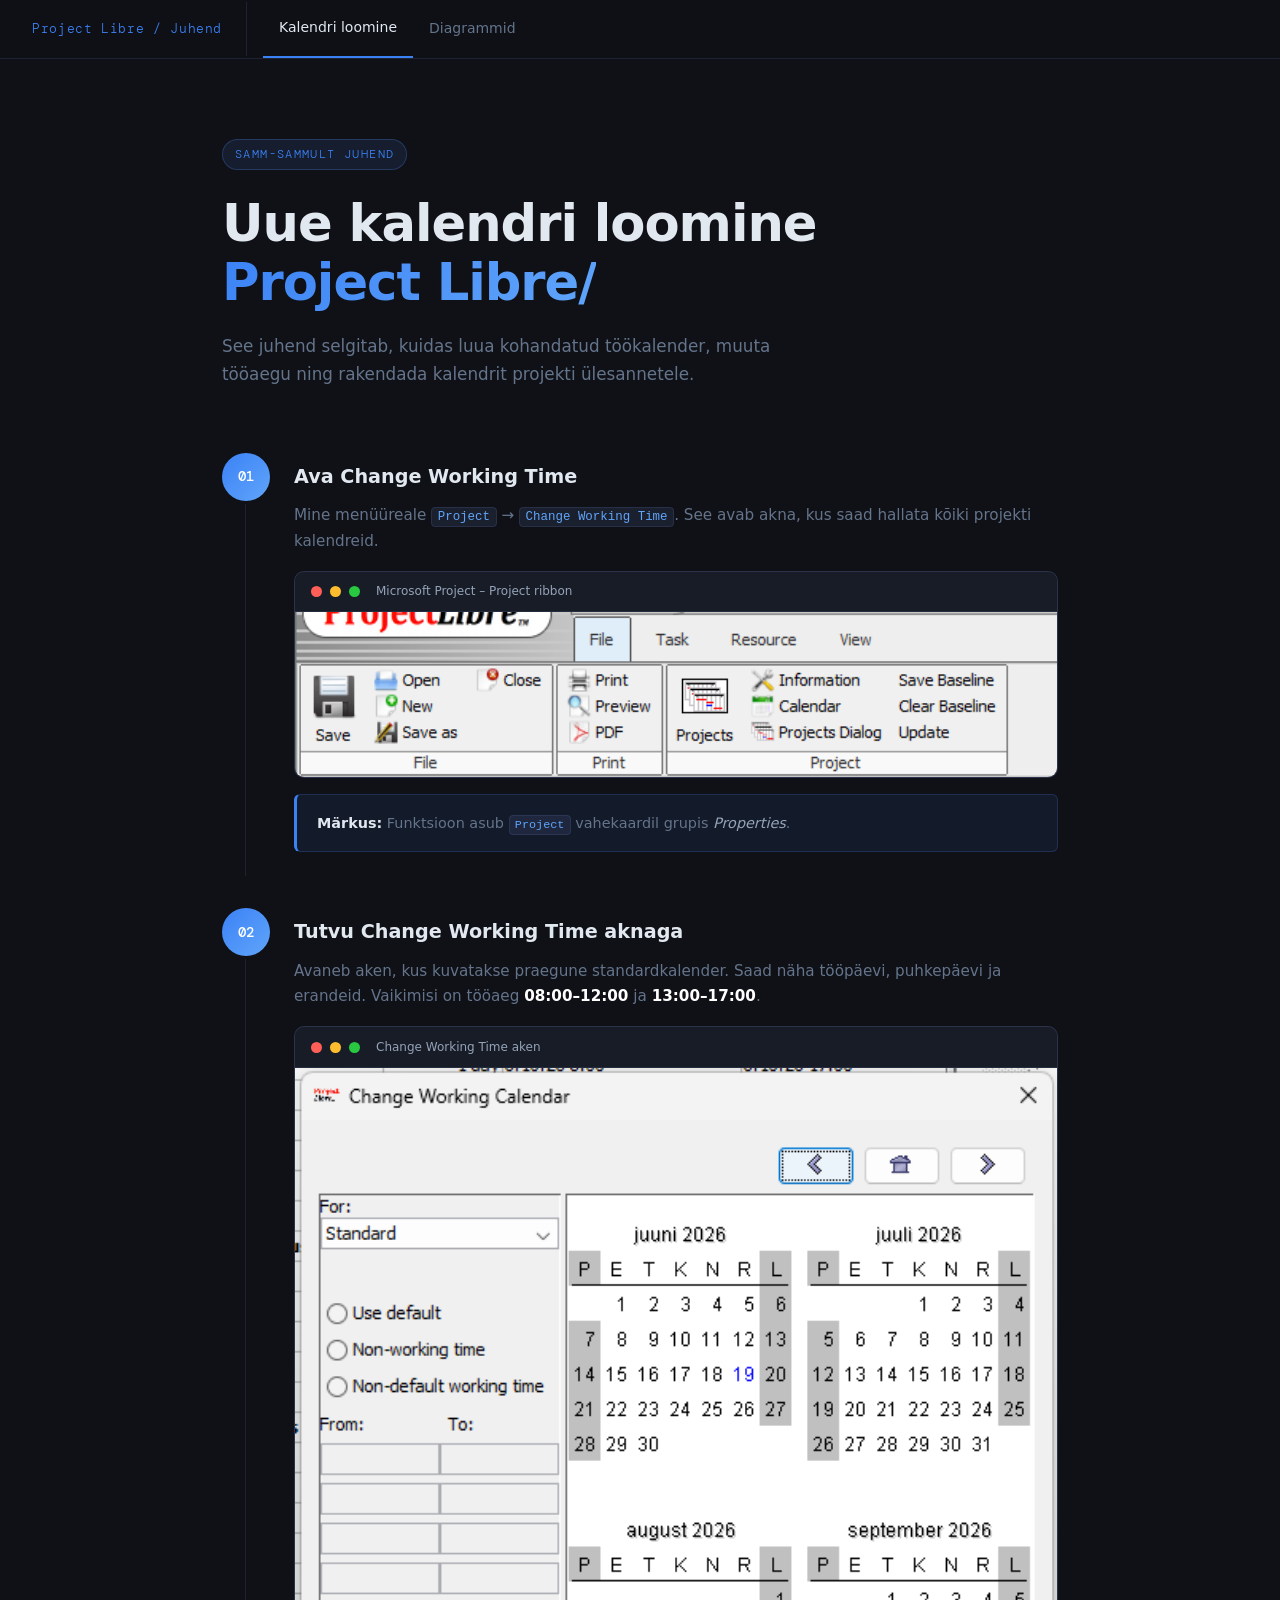
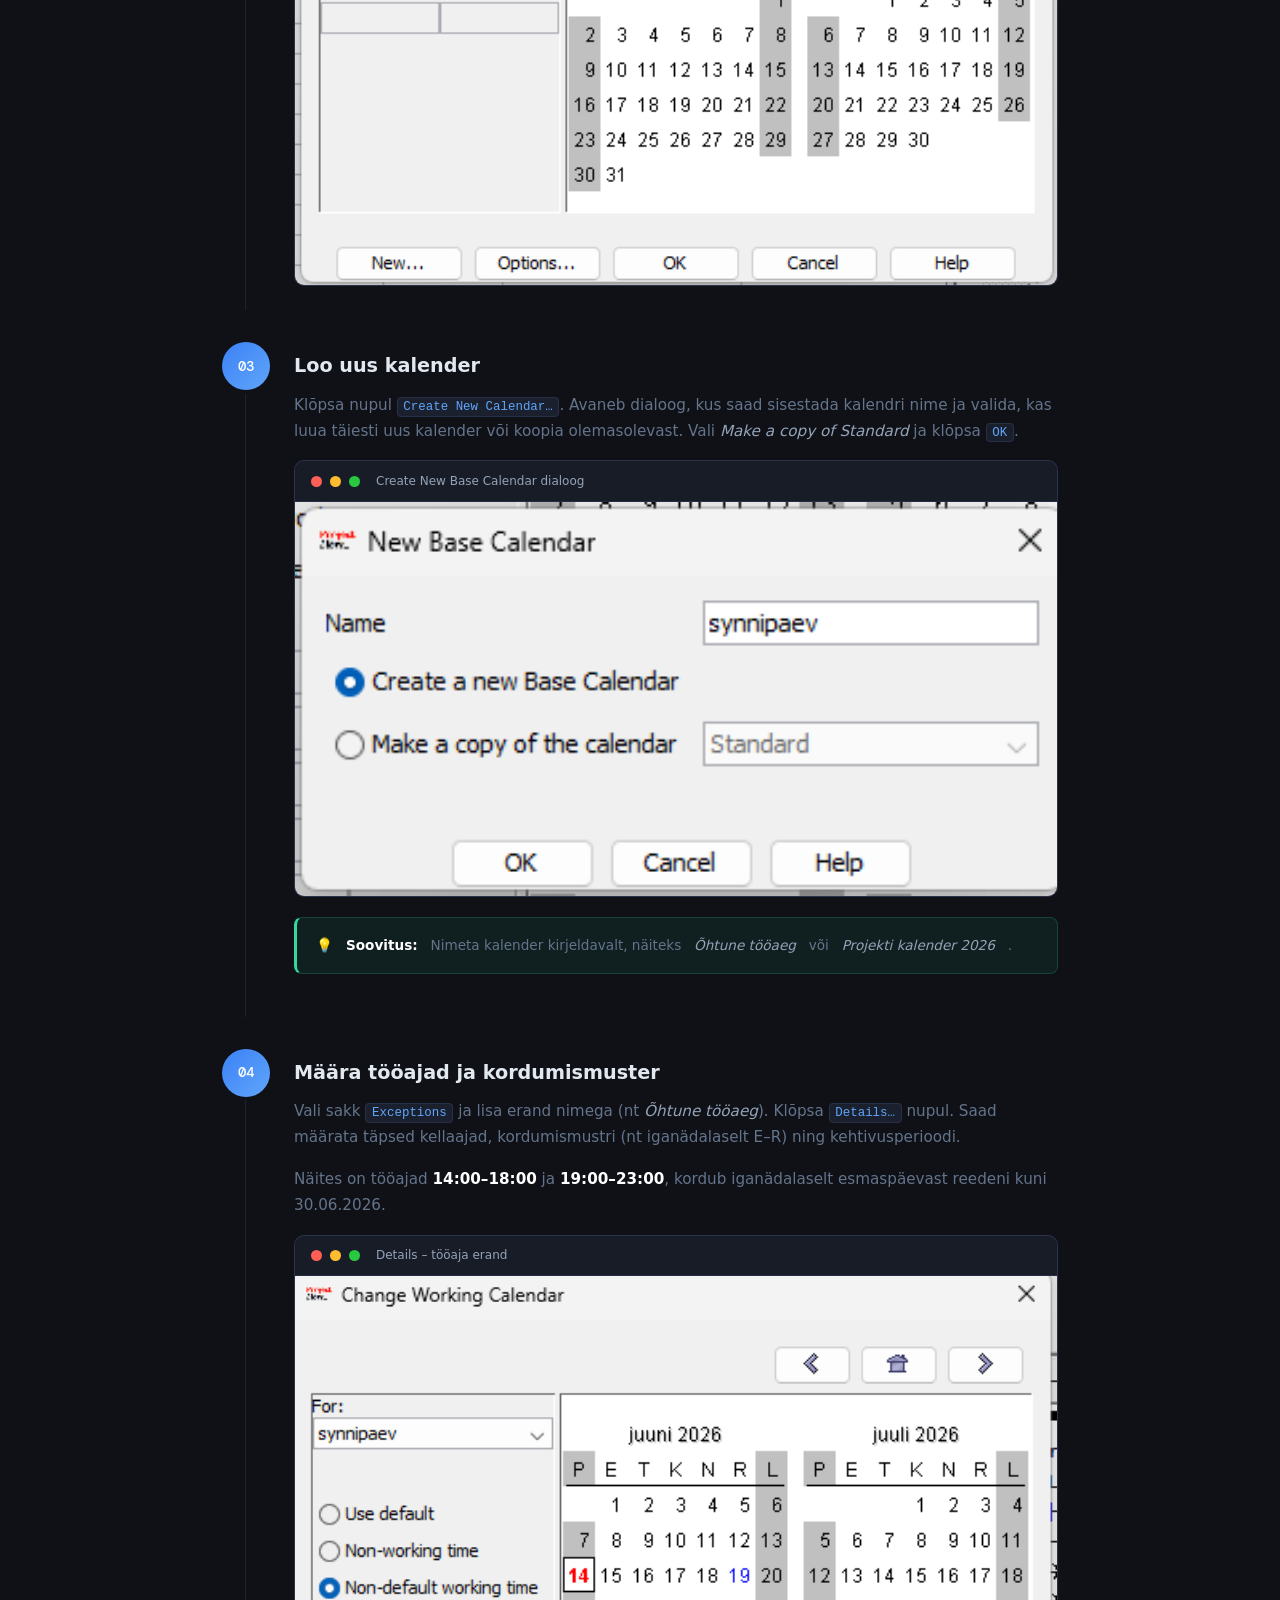
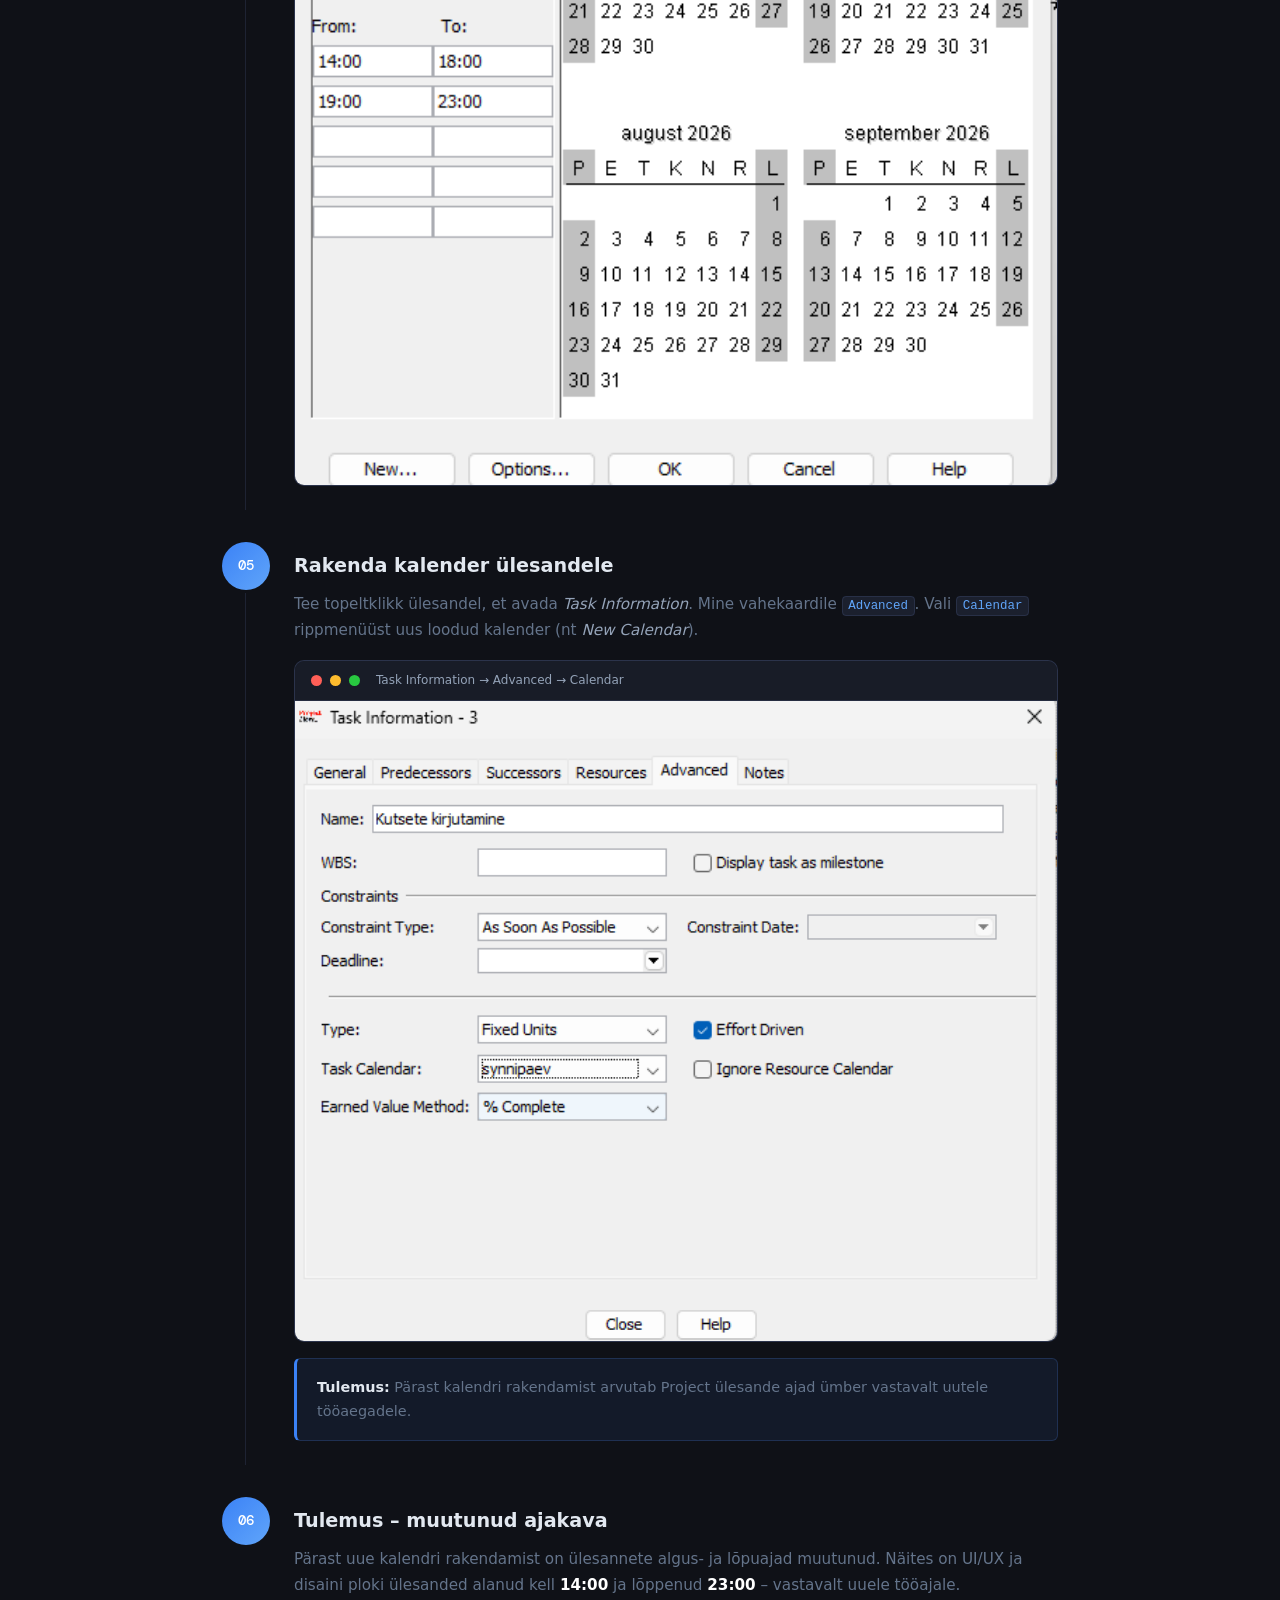
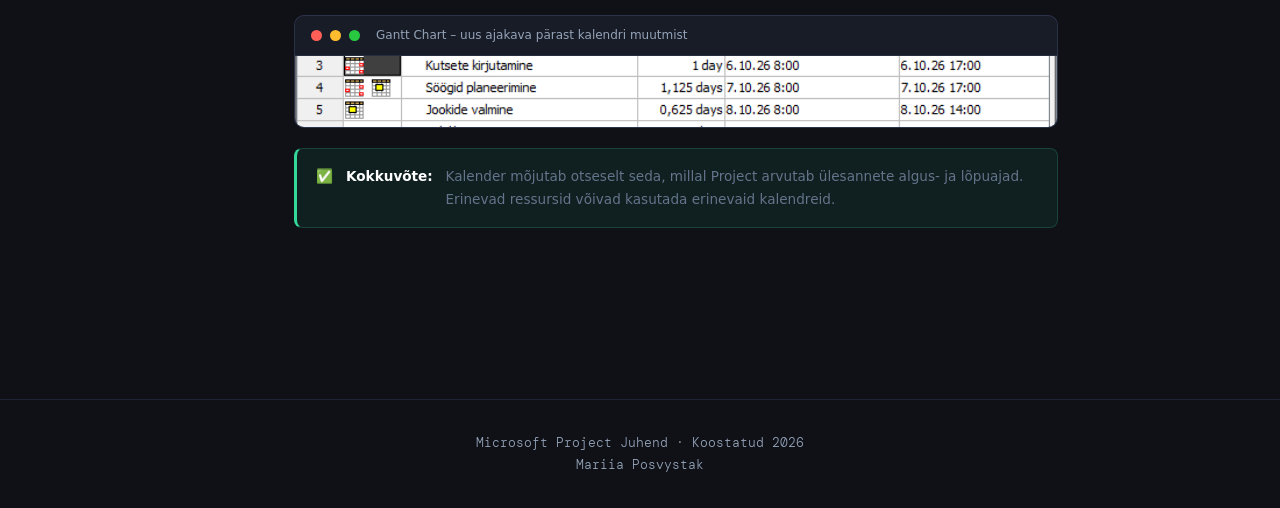
==== commit 109f4659: "Update index.html" ====
--- a/index.html
+++ b/index.html
@@ -11,13 +11,12 @@
 <nav>
   <div class="nav-logo">Project Libre  / Juhend</div>
   <a href="index.html" class="active">Kalendri loomine</a>
-  <a href="valem.html">Arvutusväli</a>
   <a href="diagramm.html">Diagrammid</a>
 </nav>
 
 <div class="hero">
   <div class="hero-tag">Samm-sammult juhend</div>
-  <h1>Uue kalendri loomine<br><span>Microsoft Project'is</span></h1>
+  <h1>Uue kalendri loomine<br><span>Project Libre/</span></h1>
   <p>See juhend selgitab, kuidas luua kohandatud töökalender, muuta tööaegu ning rakendada kalendrit projekti ülesannetele.</p>
 </div>
 
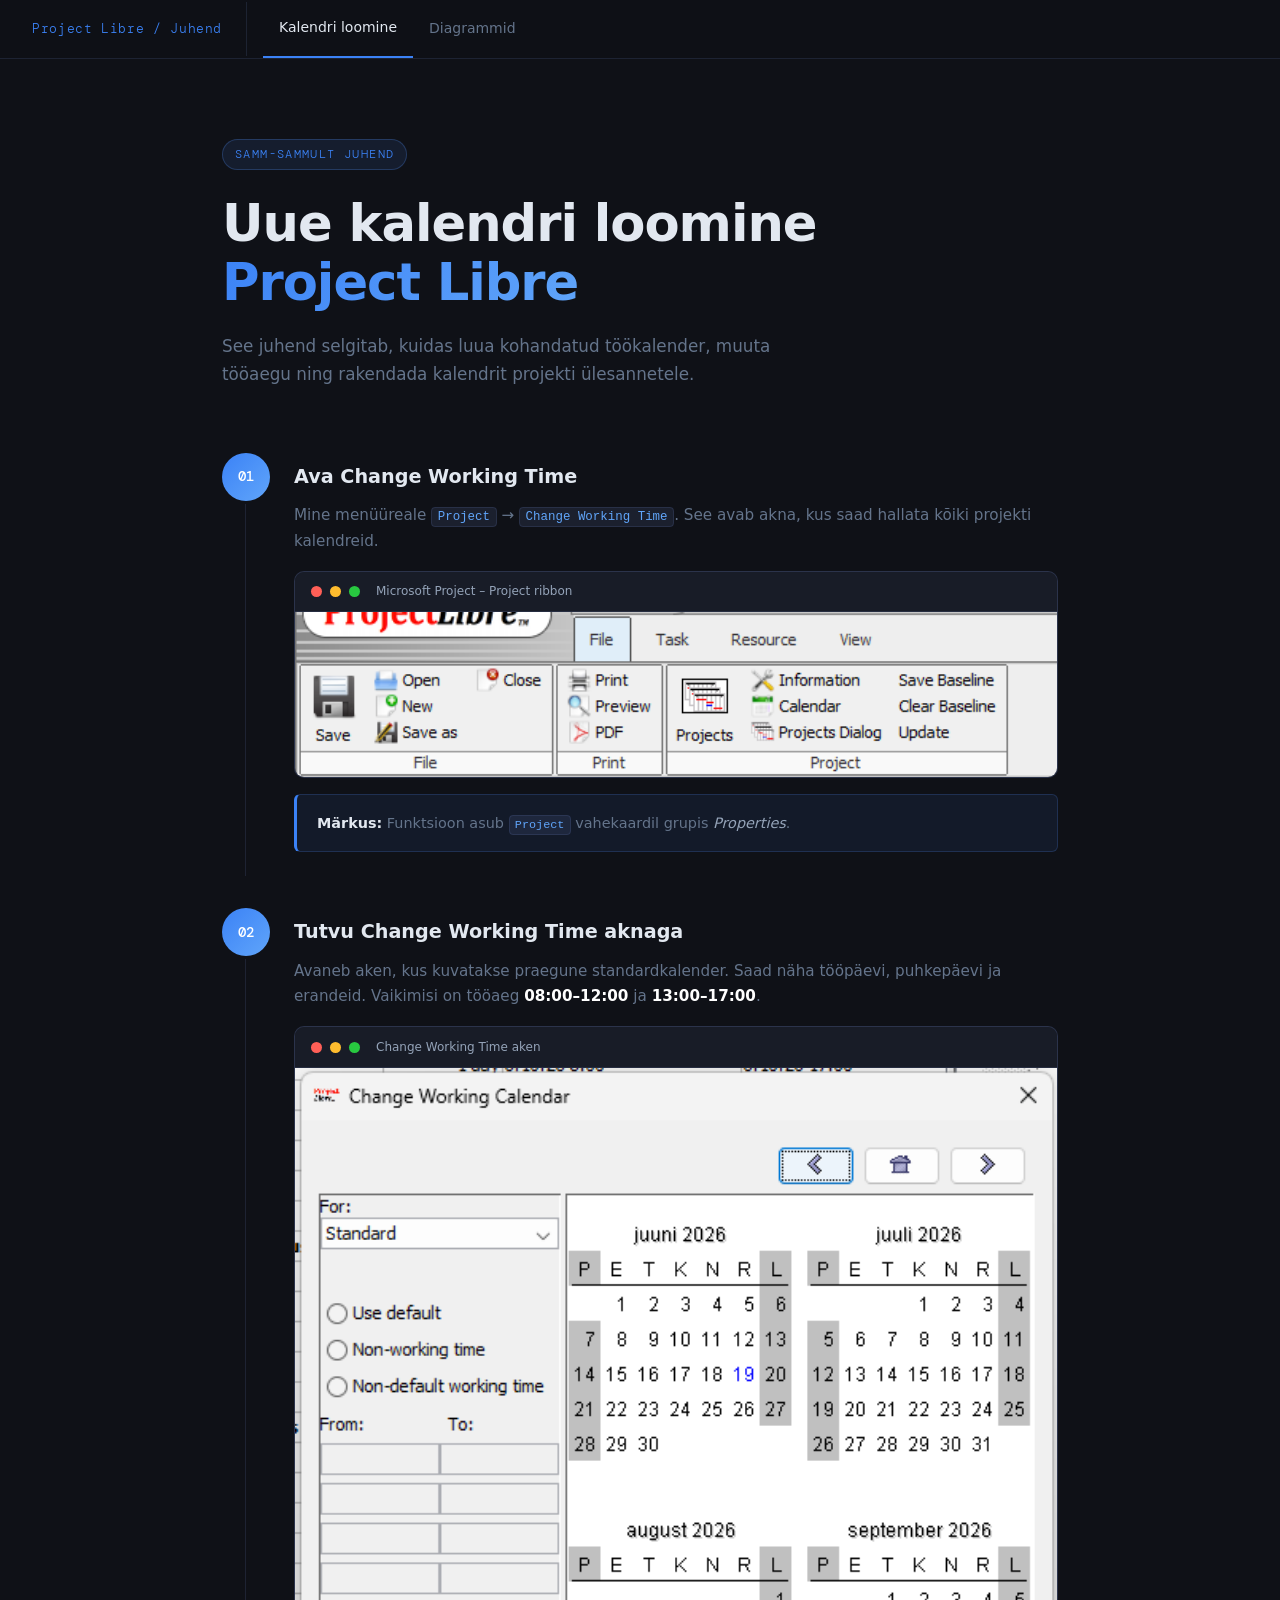
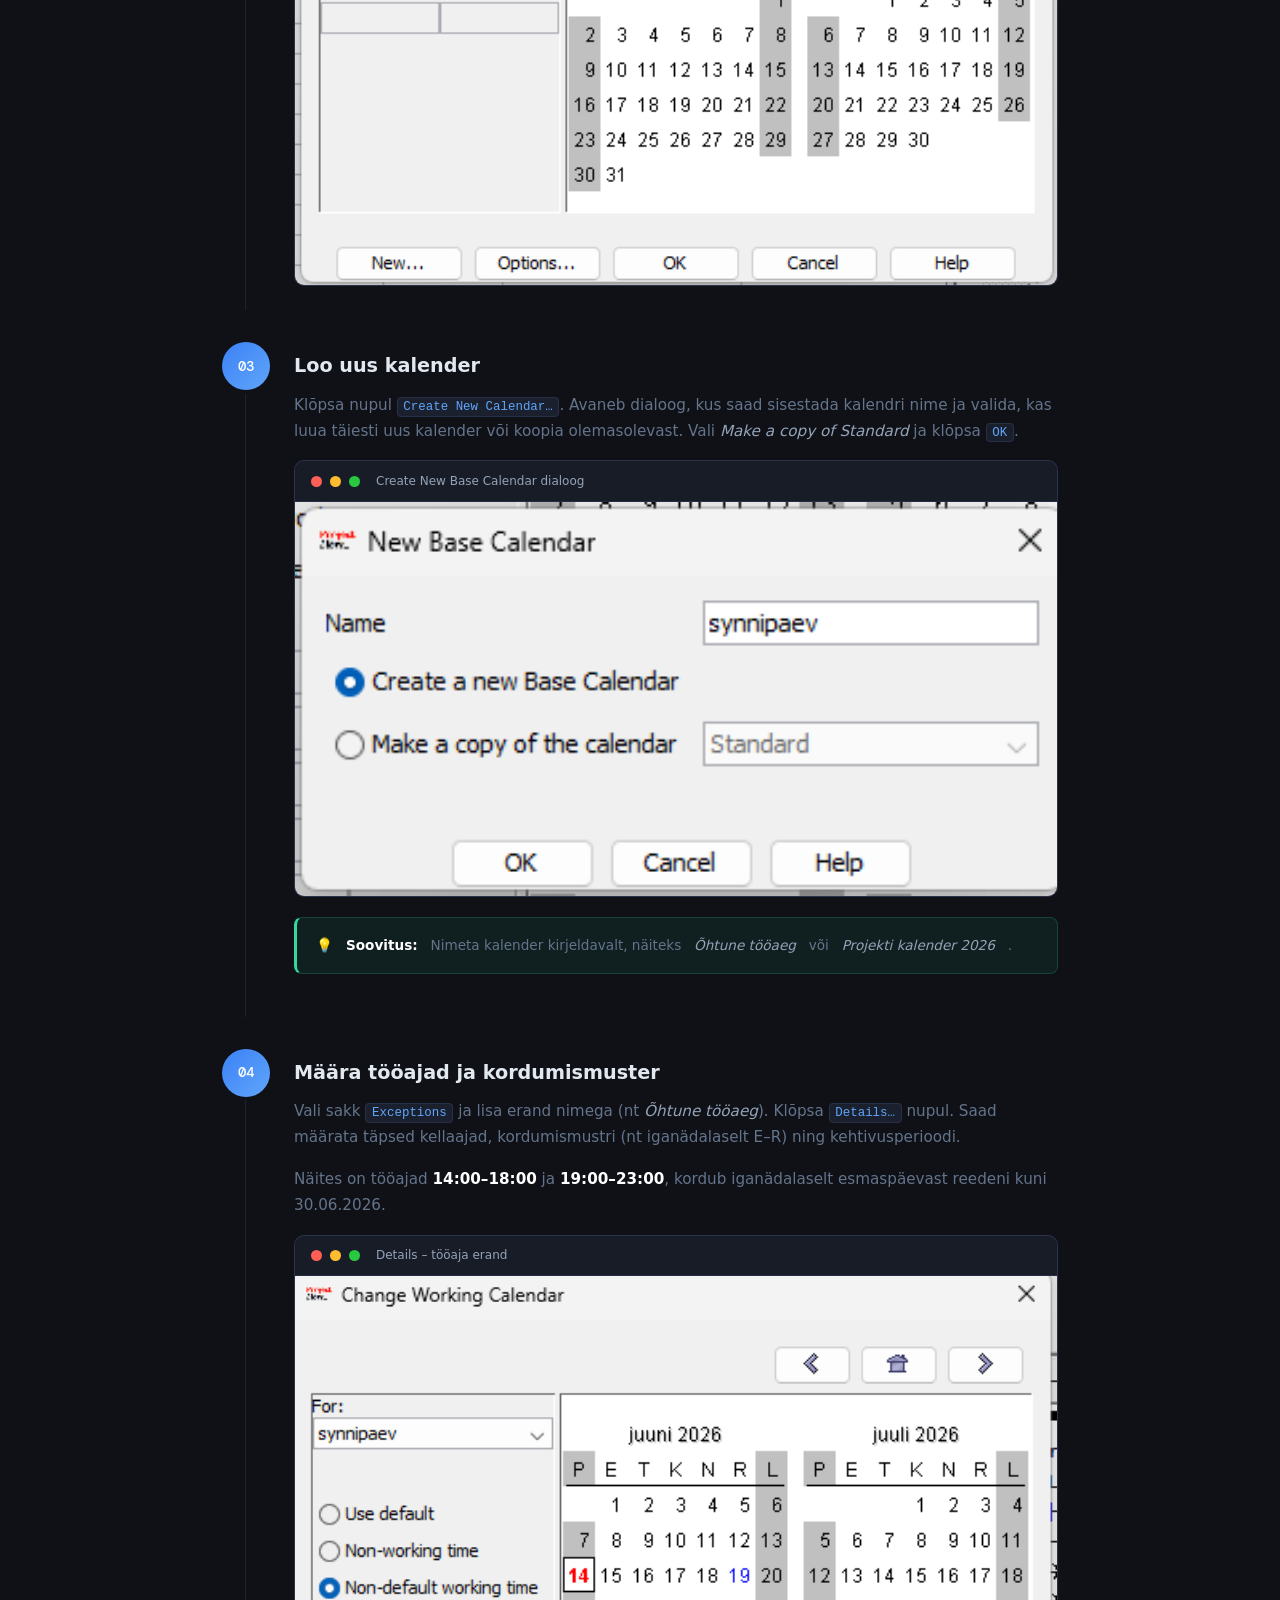
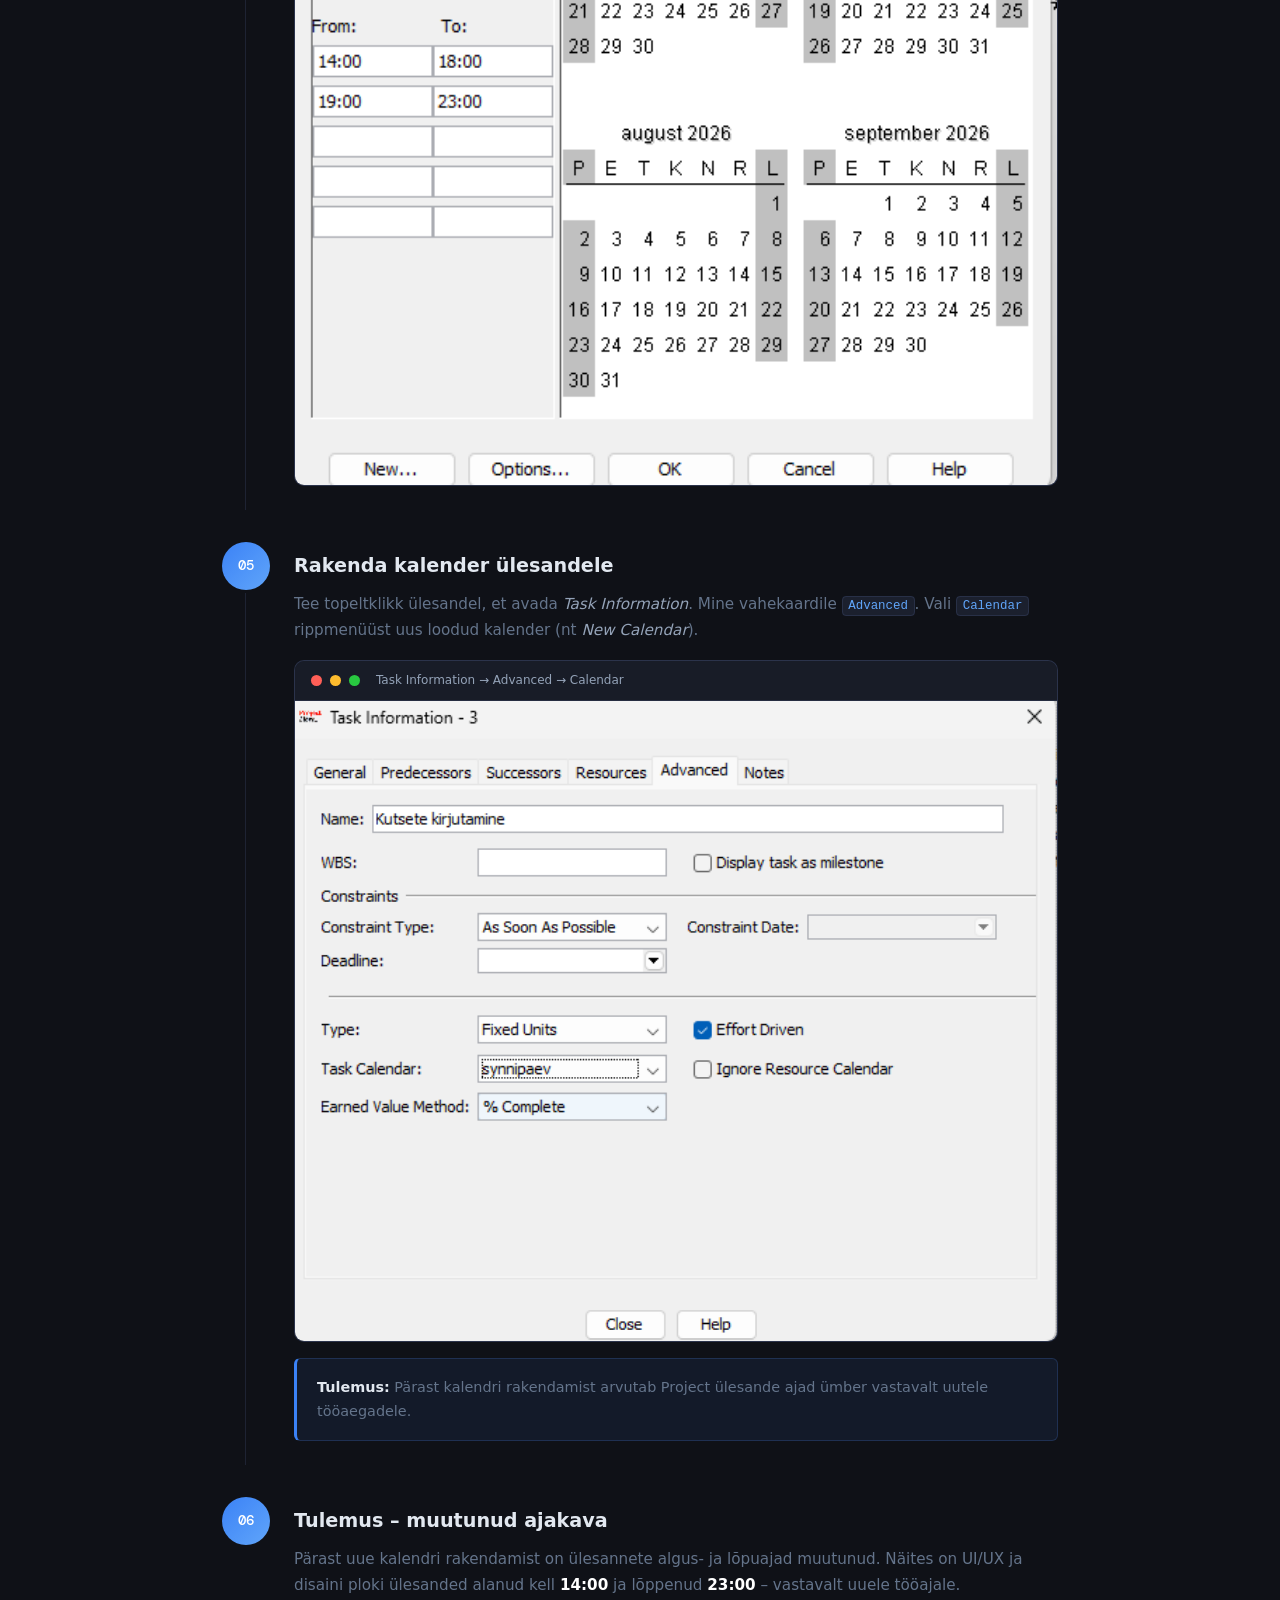
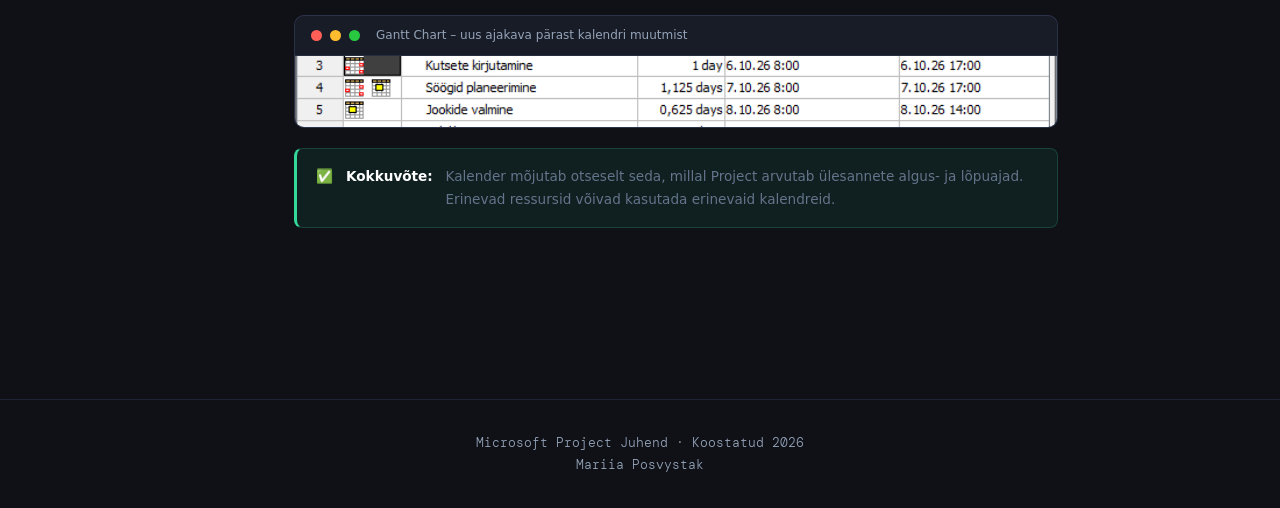
==== commit d12a4911: "Update index.html" ====
--- a/index.html
+++ b/index.html
@@ -16,7 +16,7 @@
 
 <div class="hero">
   <div class="hero-tag">Samm-sammult juhend</div>
-  <h1>Uue kalendri loomine<br><span>Project Libre/</span></h1>
+  <h1>Uue kalendri loomine<br><span>Project Libre</span></h1>
   <p>See juhend selgitab, kuidas luua kohandatud töökalender, muuta tööaegu ning rakendada kalendrit projekti ülesannetele.</p>
 </div>
 
